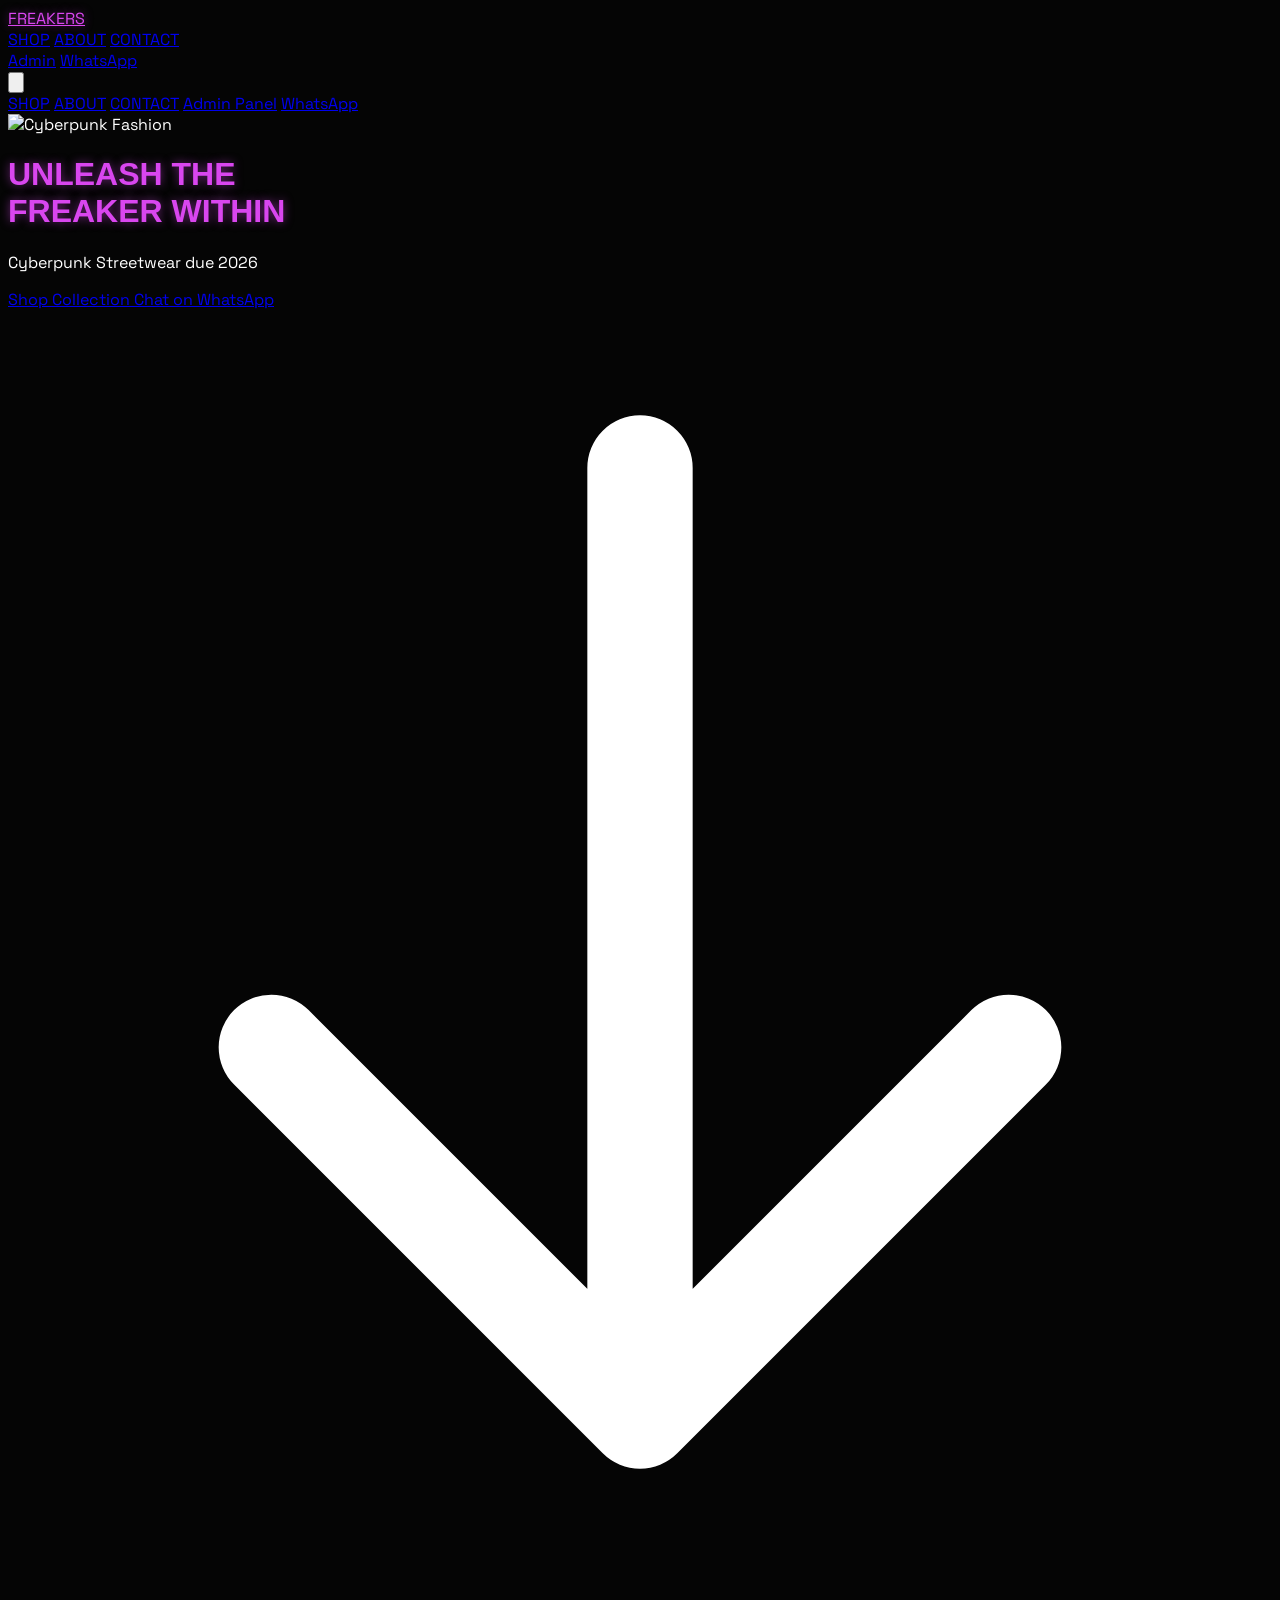
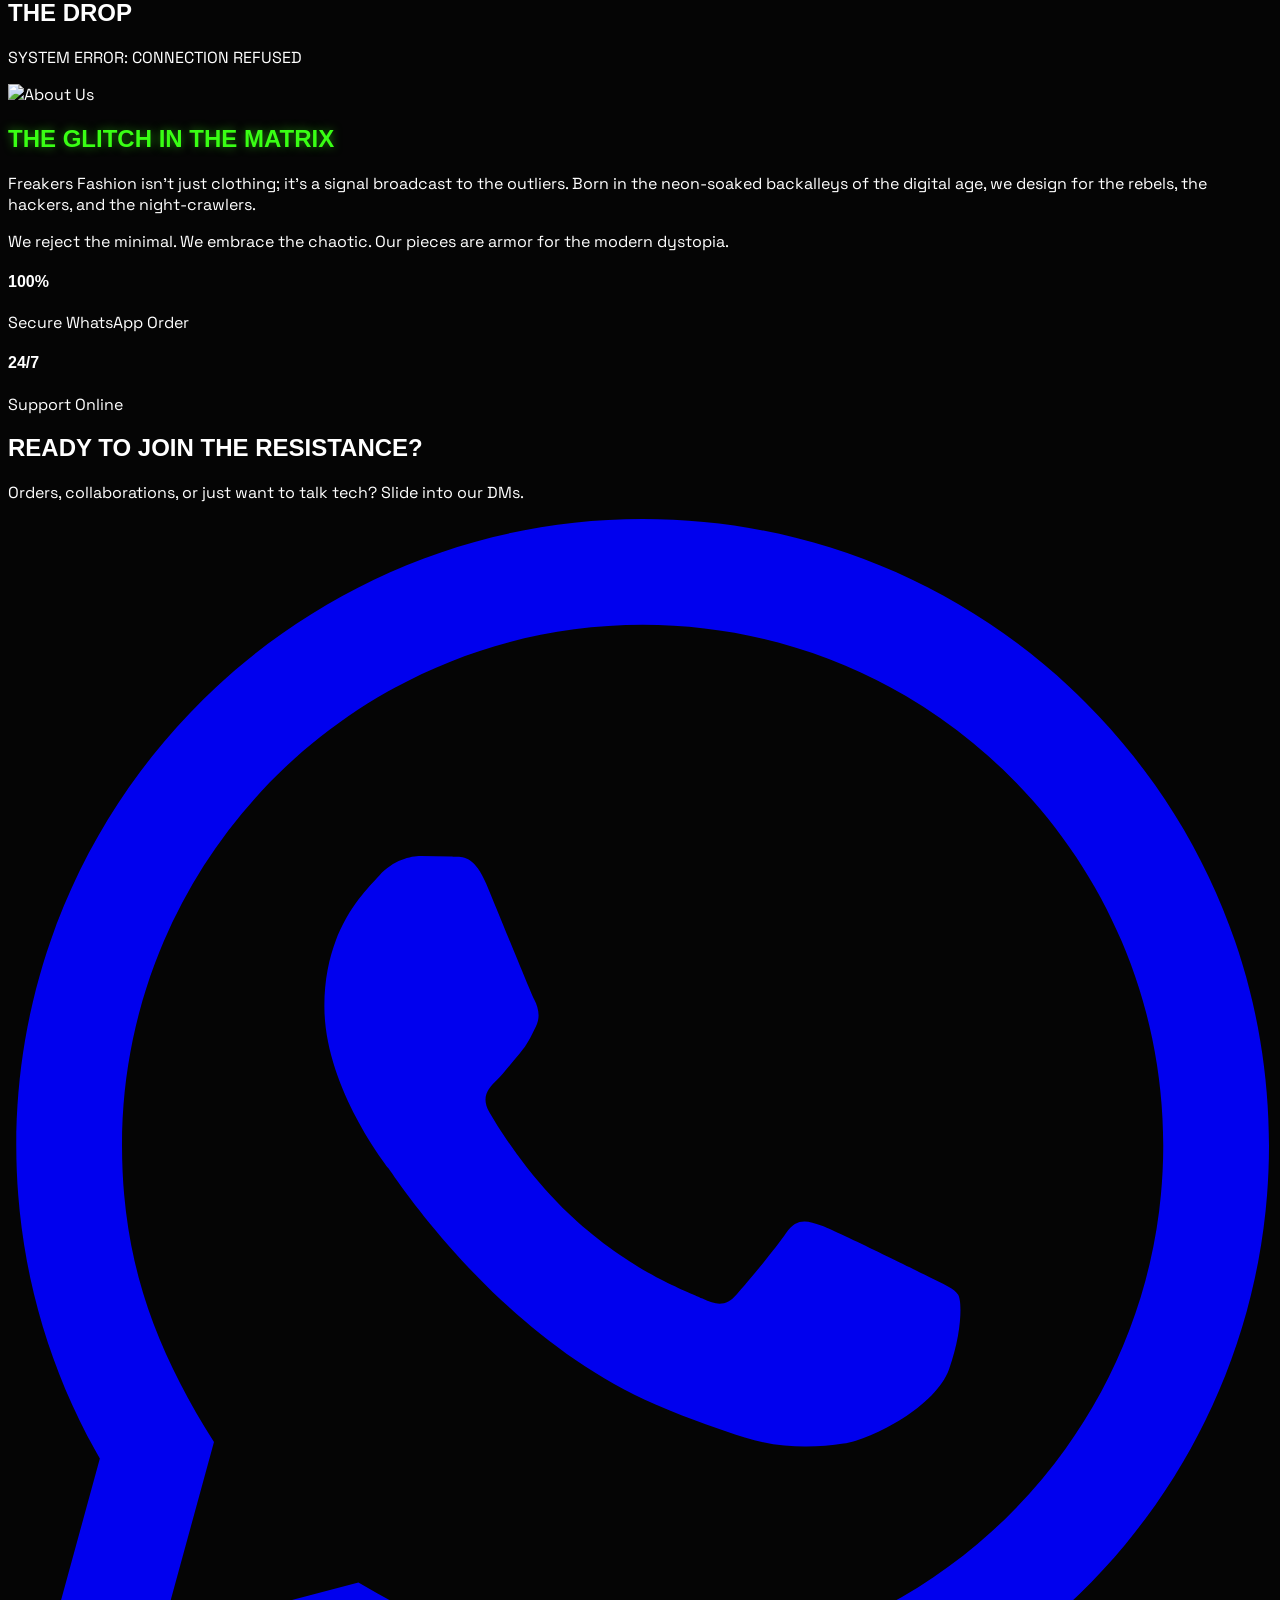
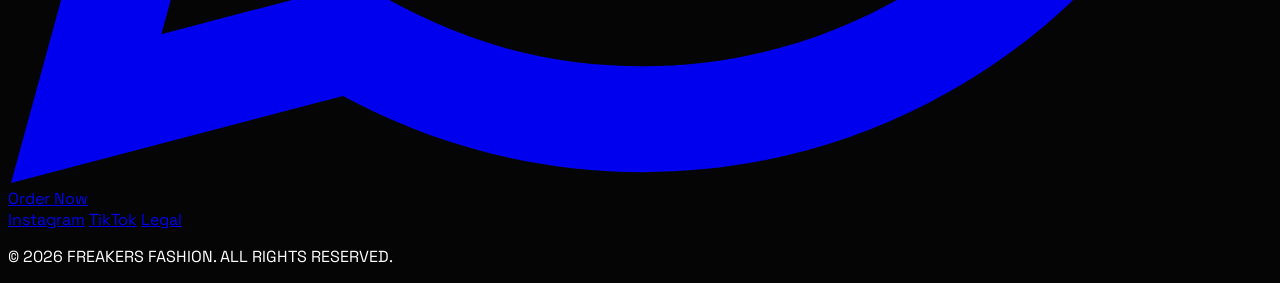
==== index.html @ 080d57d3 "Add files via upload" ====
<!DOCTYPE html>
<html lang="en" class="scroll-smooth">

<head>
    <meta charset="UTF-8">
    <meta name="viewport" content="width=device-width, initial-scale=1.0">
    <title>Freakers Fashion | Unleash the Freaker Within</title>
    <script src="https://cdn.tailwindcss.com"></script>
    <link
        href="https://fonts.googleapis.com/css2?family=Syncopate:wght@400;700&family=Space+Grotesk:wght@300;400;700&display=swap"
        rel="stylesheet">
    <script>
        tailwind.config = {
            theme: {
                extend: {
                    colors: {
                        neon: {
                            purple: '#d946ef',
                            green: '#39ff14',
                            black: '#050505'
                        }
                    },
                    fontFamily: {
                        display: ['Syncopate', 'sans-serif'],
                        body: ['Space Grotesk', 'sans-serif'],
                    },
                    animation: {
                        'glitch': 'glitch 1s linear infinite',
                    },
                    keyframes: {
                        glitch: {
                            '2%, 64%': { transform: 'translate(2px,0) skew(0deg)' },
                            '4%, 60%': { transform: 'translate(-2px,0) skew(0deg)' },
                            '62%': { transform: 'translate(0,0) skew(5deg)' },
                        }
                    }
                }
            }
        }
    </script>
    <style>
        body {
            background-color: #050505;
            color: #ffffff;
            font-family: 'Space Grotesk', sans-serif;
        }

        h1,
        h2,
        h3,
        h4,
        h5,
        h6 {
            font-family: 'Syncopate', sans-serif;
            text-transform: uppercase;
        }

        .neon-text-purple {
            color: #d946ef;
            text-shadow: 0 0 10px rgba(217, 70, 239, 0.5);
        }

        .neon-text-green {
            color: #39ff14;
            text-shadow: 0 0 10px rgba(57, 255, 20, 0.5);
        }

        .neon-border {
            border: 1px solid rgba(217, 70, 239, 0.3);
            box-shadow: 0 0 15px rgba(217, 70, 239, 0.1);
        }

        .neon-border:hover {
            border-color: #d946ef;
            box-shadow: 0 0 20px rgba(217, 70, 239, 0.4);
        }

        .monitor-scanline {
            width: 100%;
            height: 100px;
            z-index: 10;
            background: linear-gradient(0deg, rgba(0, 0, 0, 0) 0%, rgba(255, 255, 255, 0.03) 50%, rgba(0, 0, 0, 0) 100%);
            opacity: 0.1;
            position: absolute;
            bottom: 100%;
            animation: scanline 10s linear infinite;
            pointer-events: none;
        }

        @keyframes scanline {
            0% {
                bottom: 100%;
            }

            100% {
                bottom: -100%;
            }
        }
    </style>
</head>

<body class="overflow-x-hidden relative">

    <div class="fixed top-0 left-0 w-full h-full pointer-events-none z-50 mix-blend-overlay opacity-20"
        style="background-image: url('https://grainy-gradients.vercel.app/noise.svg');"></div>

    <!-- Navigation -->
    <nav class="fixed top-0 w-full z-40 bg-black/80 backdrop-blur-md border-b border-white/10">
        <div class="max-w-7xl mx-auto px-6 py-4 flex justify-between items-center">
            <a href="#" class="text-2xl font-bold neon-text-purple tracking-tighter">FREAKERS</a>

            <!-- Desktop Menu -->
            <div class="hidden md:flex space-x-8 text-sm font-bold tracking-widest">
                <a href="#shop" class="hover:text-neon-purple transition">SHOP</a>
                <a href="#about" class="hover:text-neon-purple transition">ABOUT</a>
                <a href="#contact" class="hover:text-neon-purple transition">CONTACT</a>
            </div>

            <div class="hidden md:flex items-center gap-4">
                <a href="admin.html"
                    class="text-gray-400 hover:text-white transition text-xs uppercase tracking-widest hidden md:block">Admin</a>
                <a href="https://wa.me/1234567890" target="_blank"
                    class="bg-neon-green text-black px-4 py-2 text-xs font-bold uppercase tracking-wider hover:bg-white transition">
                    WhatsApp
                </a>
            </div>

            <!-- Mobile Menu Button -->
            <button id="mobileMenuBtn" class="md:hidden text-white focus:outline-none">
                <svg class="w-8 h-8" fill="none" stroke="currentColor" viewBox="0 0 24 24">
                    <path stroke-linecap="round" stroke-linejoin="round" stroke-width="2" d="M4 6h16M4 12h16m-7 6h7">
                    </path>
                </svg>
            </button>
        </div>

        <!-- Mobile Menu -->
        <div id="mobileMenu"
            class="hidden md:hidden absolute top-full left-0 w-full bg-black/95 border-b border-white/10 backdrop-blur-xl">
            <div class="flex flex-col p-6 space-y-4 text-center">
                <a href="#shop"
                    class="mobile-link text-lg font-bold tracking-widest hover:text-neon-purple transition">SHOP</a>
                <a href="#about"
                    class="mobile-link text-lg font-bold tracking-widest hover:text-neon-purple transition">ABOUT</a>
                <a href="#contact"
                    class="mobile-link text-lg font-bold tracking-widest hover:text-neon-purple transition">CONTACT</a>
                <a href="admin.html"
                    class="mobile-link text-sm text-gray-500 hover:text-white transition uppercase tracking-widest py-2">Admin
                    Panel</a>
                <a href="https://wa.me/1234567890" target="_blank"
                    class="bg-neon-green text-black px-6 py-3 font-bold uppercase tracking-wider hover:bg-white transition mx-auto inline-block">
                    WhatsApp
                </a>
            </div>
        </div>
    </nav>

    <!-- Hero Section -->
    <header class="relative min-h-screen flex items-center justify-center px-6 pt-20">
        <div class="absolute inset-0 z-0">
            <img src="https://images.unsplash.com/photo-1544642899-f0d6e5f6ed6f?auto=format&fit=crop&q=80"
                alt="Cyberpunk Fashion" class="w-full h-full object-cover opacity-60 grayscale contrast-125">
            <div class="absolute inset-0 bg-gradient-to-t from-[#050505] via-transparent to-black/50"></div>
        </div>

        <div class="relative z-10 text-center max-w-4xl">
            <h1 class="text-5xl md:text-8xl font-bold mb-6 leading-none neon-text-purple mix-blend-screen">
                UNLEASH THE<br>FREAKER WITHIN
            </h1>
            <p class="text-xl md:text-2xl text-gray-300 mb-10 tracking-widest uppercase font-light px-4">
                Cyberpunk Streetwear due 2026
            </p>
            <div class="flex flex-col md:flex-row gap-4 justify-center px-6">
                <a href="#shop"
                    class="bg-neon-purple text-black px-8 py-4 font-bold uppercase tracking-widest hover:bg-white hover:scale-105 transition duration-300 shadow-[0_0_20px_rgba(217,70,239,0.5)]">
                    Shop Collection
                </a>
                <a href="#contact"
                    class="border border-neon-green text-neon-green px-8 py-4 font-bold uppercase tracking-widest hover:bg-neon-green hover:text-black transition duration-300">
                    Chat on WhatsApp
                </a>
            </div>
        </div>

        <div class="absolute bottom-10 left-1/2 -translate-x-1/2 animate-bounce">
            <svg class="w-6 h-6 text-gray-500" fill="none" stroke="currentColor" viewBox="0 0 24 24">
                <path stroke-linecap="round" stroke-linejoin="round" stroke-width="2" d="M19 14l-7 7m0 0l-7-7m7 7V3">
                </path>
            </svg>
        </div>
    </header>

    <!-- Shop Section -->
    <section id="shop" class="py-24 px-6 max-w-7xl mx-auto">
        <div class="flex flex-col md:flex-row justify-between items-end mb-16 gap-6 border-b border-white/10 pb-6">
            <div>
                <h2 class="text-4xl md:text-5xl font-bold mb-2 text-white">The Drop</h2>
                <div class="h-1 w-24 bg-neon-green"></div>
            </div>

            <div id="categoryFilters" class="flex gap-4 overflow-x-auto pb-2 scrollbar-hide">
                <!-- Dynamic Filters Injected Here -->
            </div>
        </div>

        <div id="productGrid" class="grid grid-cols-1 md:grid-cols-2 lg:grid-cols-3 gap-8">
            <!-- Products injected via JS -->
            <div class="col-span-full text-center py-20 text-gray-600 animate-pulse">
                INITIALIZING PRODUCT DATABASE...
            </div>
        </div>
    </section>

    <!-- About Section -->
    <section id="about" class="py-24 bg-zinc-900/50 border-y border-white/5 relative overflow-hidden">
        <div class="monitor-scanline"></div>
        <div class="max-w-7xl mx-auto px-6 grid md:grid-cols-2 gap-16 items-center">
            <div class="relative group">
                <div
                    class="absolute -inset-2 bg-gradient-to-r from-neon-purple to-neon-green rounded-lg blur opacity-25 group-hover:opacity-75 transition duration-1000 group-hover:duration-200">
                </div>
                <img src="https://images.unsplash.com/photo-1615873968403-89e061852ba4?auto=format&fit=crop&q=80"
                    alt="About Us"
                    class="relative rounded-lg grayscale hover:grayscale-0 transition duration-500 shadow-2xl">
            </div>

            <div>
                <h2 class="text-4xl font-bold mb-8 neon-text-green">The Glitch in the Matrix</h2>
                <p class="text-gray-400 leading-relaxed mb-6 font-light text-lg">
                    Freakers Fashion isn't just clothing; it's a signal broadcast to the outliers. Born in the
                    neon-soaked backalleys of the digital age, we design for the rebels, the hackers, and the
                    night-crawlers.
                </p>
                <p class="text-gray-400 leading-relaxed mb-8 font-light text-lg">
                    We reject the minimal. We embrace the chaotic. Our pieces are armor for the modern dystopia.
                </p>
                <div class="grid grid-cols-2 gap-8 text-center">
                    <div class="p-6 border border-white/10 rounded-lg hover:border-neon-purple transition">
                        <h4 class="text-3xl font-bold text-white mb-2">100%</h4>
                        <p class="text-xs uppercase tracking-widest text-gray-500">Secure WhatsApp Order</p>
                    </div>
                    <div class="p-6 border border-white/10 rounded-lg hover:border-neon-purple transition">
                        <h4 class="text-3xl font-bold text-white mb-2">24/7</h4>
                        <p class="text-xs uppercase tracking-widest text-gray-500">Support Online</p>
                    </div>
                </div>
            </div>
        </div>
    </section>

    <!-- Contact / Footer -->
    <section id="contact" class="py-24 px-6 text-center max-w-4xl mx-auto">
        <h2 class="text-4xl md:text-5xl font-bold mb-8">Ready to Join the Resistance?</h2>
        <p class="text-gray-400 mb-12 text-lg">Orders, collaborations, or just want to talk tech? Slide into our DMs.
        </p>

        <a href="https://wa.me/1234567890"
            class="inline-flex items-center gap-3 bg-neon-green text-black px-10 py-5 font-bold text-lg uppercase tracking-widest hover:bg-white hover:scale-105 transition duration-300 rounded mb-16">
            <svg class="w-6 h-6" fill="currentColor" viewBox="0 0 24 24">
                <path
                    d="M.057 24l1.687-6.163c-1.041-1.804-1.588-3.849-1.587-5.946.003-6.556 5.338-11.891 11.893-11.891 3.181.001 6.167 1.24 8.413 3.488 2.245 2.248 3.481 5.236 3.48 8.414-.003 6.557-5.338 11.892-11.893 11.892-1.99-.001-3.951-.5-5.688-1.448l-6.305 1.654zm6.597-3.807c1.676.995 3.276 1.591 5.392 1.592 5.448 0 9.886-4.434 9.889-9.885.002-5.462-4.415-9.89-9.881-9.892-5.452 0-9.887 4.434-9.889 9.884-.001 2.225.651 3.891 1.746 5.634l-.999 3.648 3.742-.981zm11.387-5.464c-.074-.124-.272-.198-.57-.347-.297-.149-1.758-.868-2.031-.967-.272-.099-.47-.149-.669.149-.198.297-.768.967-.941 1.165-.173.198-.347.223-.644.074-.297-.149-1.255-.463-2.39-1.475-.883-.788-1.48-1.761-1.653-2.059-.173-.297-.018-.458.13-.606.134-.133.297-.347.446-.521.151-.172.2-.296.3-.495.099-.198.05-.372-.025-.521-.075-.148-.669-1.611-.916-2.206-.242-.579-.487-.501-.669-.51l-.57-.01c-.198 0-.52.074-.792.372s-1.04 1.016-1.04 2.479 1.065 2.876 1.213 3.074c.149.198 2.095 3.2 5.076 4.487.709.306 1.263.489 1.694.626.712.226 1.36.194 1.872.118.571-.085 1.758-.719 2.006-1.413.248-.695.248-1.29.173-1.414z" />
            </svg>
            Order Now
        </a>

        <div class="flex justify-center space-x-8 text-gray-500 text-sm tracking-widest uppercase">
            <a href="#" class="hover:text-neon-purple transition">Instagram</a>
            <a href="#" class="hover:text-neon-purple transition">TikTok</a>
            <a href="#" class="hover:text-neon-purple transition">Legal</a>
        </div>

        <p class="mt-12 text-xs text-zinc-800">
            &copy; 2026 FREAKERS FASHION. ALL RIGHTS RESERVED.
        </p>
    </section>

    <script>
        const API = '/api/products';
        const PHONE_NUMBER = '1234567890'; // Replace with real number

        let allProducts = [];

        async function init() {
            try {
                const res = await fetch(API);
                allProducts = await res.json();
                renderFilters(allProducts);
                renderProductGrid(allProducts);
            } catch (err) {
                console.error('Failed to load products', err);
                document.getElementById('productGrid').innerHTML = '<p class="text-red-500 text-center col-span-full">SYSTEM ERROR: CONNECTION REFUSED</p>';
            }
        }

        function renderProductGrid(products) {
            const grid = document.getElementById('productGrid');
            grid.innerHTML = products.map(p => `
                <div class="group relative bg-zinc-900 border border-white/5 overflow-hidden transition duration-500 hover:border-neon-purple neon-border">
                    <div class="relative h-96 overflow-hidden">
                        <div class="absolute inset-0 bg-gradient-to-t from-black via-transparent to-transparent opacity-60 z-10"></div>
                        <img src="${p.images[0]}" alt="${p.name}" class="w-full h-full object-cover group-hover:scale-110 transition duration-700">
                        
                        <div class="absolute bottom-0 left-0 w-full p-4 z-20 flex justify-between items-end transform translate-y-2 group-hover:translate-y-0 transition duration-300">
                            <div>
                                <p class="text-neon-purple text-xs font-bold uppercase tracking-widest mb-1">${p.category}</p>
                                <h3 class="text-xl font-bold text-white uppercase leading-none">${p.name}</h3>
                            </div>
                            <span class="text-xl font-bold text-white">$${p.price}</span>
                        </div>
                    </div>
                    
                    <div class="p-4 bg-zinc-950 border-t border-white/10 group-hover:bg-neon-purple/10 transition duration-300">
                         <a href="https://wa.me/${PHONE_NUMBER}?text=${encodeURIComponent(`Hi Freakers Fashion, I want to order the ${p.name} ($${p.price}).`)}" 
                           target="_blank"
                           class="block w-full text-center border border-white/20 text-white py-3 font-bold uppercase tracking-widest hover:bg-neon-purple hover:border-neon-purple hover:text-black transition duration-300">
                            Buy via WhatsApp
                        </a>
                    </div>
                </div>
            `).join('');
        }

        function renderFilters(products) {
            const categories = ['all', ...new Set(products.map(p => p.category))];
            const container = document.getElementById('categoryFilters');

            container.innerHTML = categories.map(cat => `
                <button onclick="filterProducts('${cat}')"
                    class="text-sm uppercase tracking-wider hover:text-neon-purple transition ${cat === 'all' ? 'text-neon-purple' : 'text-gray-500'} whitespace-nowrap"
                    data-category="${cat}">
                    ${cat === 'all' ? 'All' : cat}
                </button>
            `).join('');
        }

        function filterProducts(category) {
            // Update Active State
            document.querySelectorAll('#categoryFilters button').forEach(btn => {
                const btnCat = btn.getAttribute('data-category');
                if (btnCat === category) {
                    btn.classList.remove('text-gray-500');
                    btn.classList.add('text-neon-purple');
                } else {
                    btn.classList.add('text-gray-500');
                    btn.classList.remove('text-neon-purple');
                }
            });

            if (category === 'all') {
                renderProductGrid(allProducts);
            } else {
                renderProductGrid(allProducts.filter(p => p.category === category));
            }
        }

        // Mobile Menu Toggle
        const mobileMenuBtn = document.getElementById('mobileMenuBtn');
        const mobileMenu = document.getElementById('mobileMenu');
        const mobileLinks = document.querySelectorAll('.mobile-link');

        mobileMenuBtn.addEventListener('click', () => {
            mobileMenu.classList.toggle('hidden');
        });

        mobileLinks.forEach(link => {
            link.addEventListener('click', () => {
                mobileMenu.classList.add('hidden');
            });
        });

        // Run
        init();
    </script>
</body>

</html>
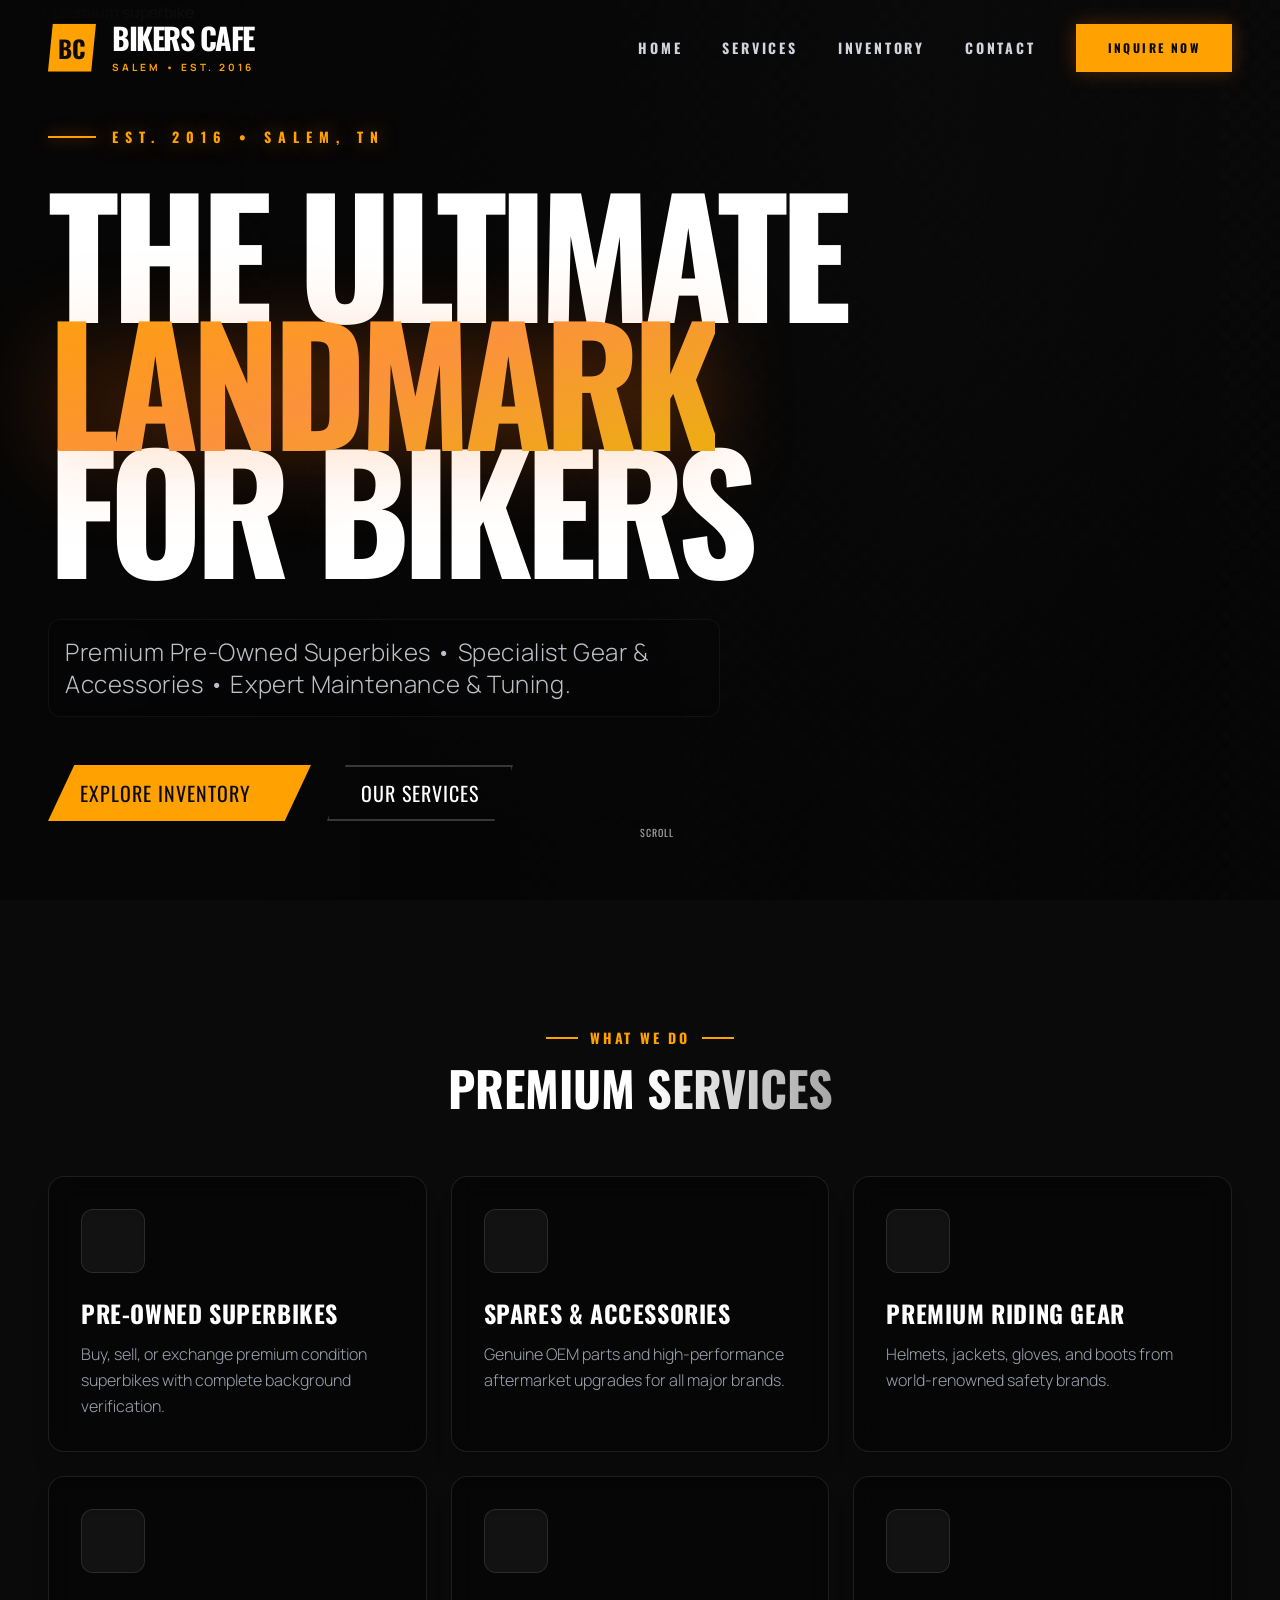
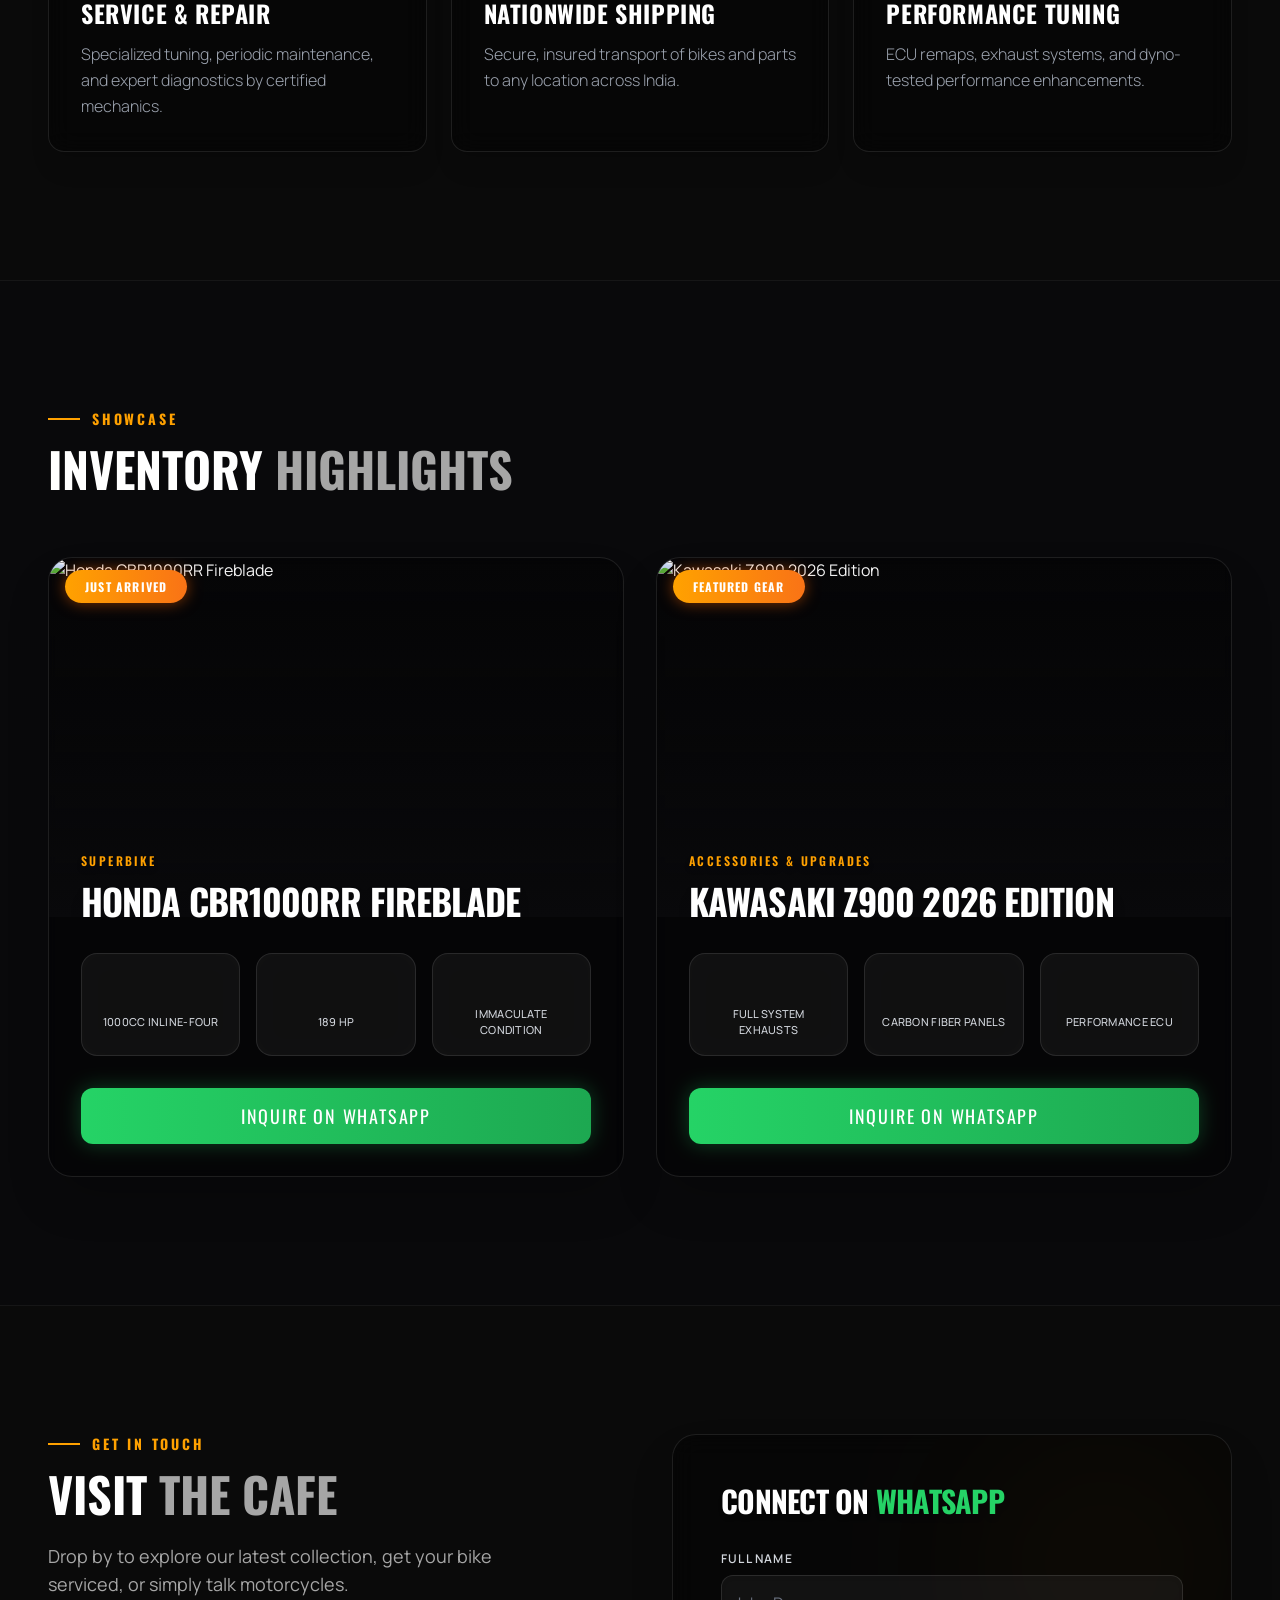
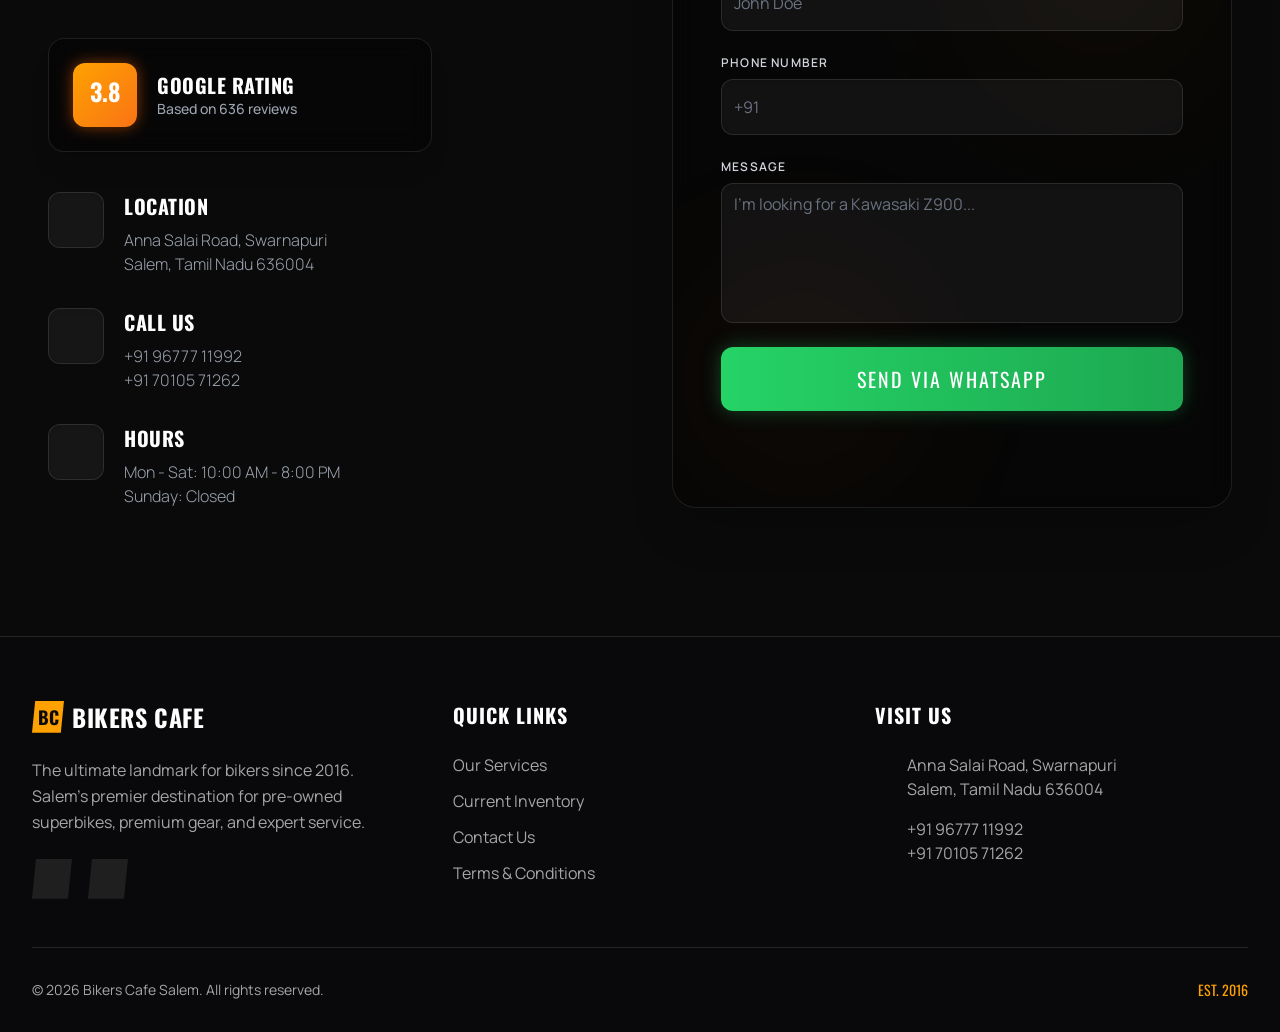
==== commit 9af31073: "Add files via upload" ====
--- a/index.html
+++ b/index.html
@@ -1,376 +1,695 @@
 <!DOCTYPE html>
-<html lang="en" class="scroll-smooth">
+<html lang="en">
 
 <head>
-    <meta charset="UTF-8">
-    <meta name="viewport" content="width=device-width, initial-scale=1.0">
-    <title>Freakers Fashion | Unleash the Freaker Within</title>
-    <script src="https://cdn.tailwindcss.com"></script>
-    <link
-        href="https://fonts.googleapis.com/css2?family=Syncopate:wght@400;700&family=Space+Grotesk:wght@300;400;700&display=swap"
-        rel="stylesheet">
-    <script>
-        tailwind.config = {
-            theme: {
-                extend: {
-                    colors: {
-                        neon: {
-                            purple: '#d946ef',
-                            green: '#39ff14',
-                            black: '#050505'
-                        }
-                    },
-                    fontFamily: {
-                        display: ['Syncopate', 'sans-serif'],
-                        body: ['Space Grotesk', 'sans-serif'],
-                    },
-                    animation: {
-                        'glitch': 'glitch 1s linear infinite',
-                    },
-                    keyframes: {
-                        glitch: {
-                            '2%, 64%': { transform: 'translate(2px,0) skew(0deg)' },
-                            '4%, 60%': { transform: 'translate(-2px,0) skew(0deg)' },
-                            '62%': { transform: 'translate(0,0) skew(5deg)' },
-                        }
-                    }
-                }
-            }
-        }
-    </script>
-    <style>
-        body {
-            background-color: #050505;
-            color: #ffffff;
-            font-family: 'Space Grotesk', sans-serif;
-        }
-
-        h1,
-        h2,
-        h3,
-        h4,
-        h5,
-        h6 {
-            font-family: 'Syncopate', sans-serif;
-            text-transform: uppercase;
-        }
-
-        .neon-text-purple {
-            color: #d946ef;
-            text-shadow: 0 0 10px rgba(217, 70, 239, 0.5);
-        }
-
-        .neon-text-green {
-            color: #39ff14;
-            text-shadow: 0 0 10px rgba(57, 255, 20, 0.5);
-        }
-
-        .neon-border {
-            border: 1px solid rgba(217, 70, 239, 0.3);
-            box-shadow: 0 0 15px rgba(217, 70, 239, 0.1);
-        }
-
-        .neon-border:hover {
-            border-color: #d946ef;
-            box-shadow: 0 0 20px rgba(217, 70, 239, 0.4);
-        }
-
-        .monitor-scanline {
-            width: 100%;
-            height: 100px;
-            z-index: 10;
-            background: linear-gradient(0deg, rgba(0, 0, 0, 0) 0%, rgba(255, 255, 255, 0.03) 50%, rgba(0, 0, 0, 0) 100%);
-            opacity: 0.1;
-            position: absolute;
-            bottom: 100%;
-            animation: scanline 10s linear infinite;
-            pointer-events: none;
-        }
-
-        @keyframes scanline {
-            0% {
-                bottom: 100%;
-            }
-
-            100% {
-                bottom: -100%;
-            }
-        }
-    </style>
+  <meta charset="UTF-8" />
+  <meta name="viewport" content="width=device-width, initial-scale=1.0, maximum-scale=1" />
+  <title>Bikers Cafe | Salem's Ultimate Superbike Hub & Gear Specialist</title>
+  <meta name="description"
+    content="Salem's premier destination for high-end pre-owned superbikes, specialist riding gear, and expert motorcycle maintenance. Est. 2016." />
+  <link rel="icon" type="image/png" href="/favicon.png" />
+  <link rel="preconnect" href="https://fonts.googleapis.com">
+  <link rel="preconnect" href="https://fonts.gstatic.com" crossorigin>
+  <link
+    href="https://fonts.googleapis.com/css2?family=Manrope:wght@400;500;600;700&family=Oswald:wght@400;500;600;700&display=swap"
+    rel="stylesheet">
+  <link rel="stylesheet" href="./style.css" />
 </head>
 
-<body class="overflow-x-hidden relative">
-
-    <div class="fixed top-0 left-0 w-full h-full pointer-events-none z-50 mix-blend-overlay opacity-20"
-        style="background-image: url('https://grainy-gradients.vercel.app/noise.svg');"></div>
-
-    <!-- Navigation -->
-    <nav class="fixed top-0 w-full z-40 bg-black/80 backdrop-blur-md border-b border-white/10">
-        <div class="max-w-7xl mx-auto px-6 py-4 flex justify-between items-center">
-            <a href="#" class="text-2xl font-bold neon-text-purple tracking-tighter">FREAKERS</a>
-
-            <!-- Desktop Menu -->
-            <div class="hidden md:flex space-x-8 text-sm font-bold tracking-widest">
-                <a href="#shop" class="hover:text-neon-purple transition">SHOP</a>
-                <a href="#about" class="hover:text-neon-purple transition">ABOUT</a>
-                <a href="#contact" class="hover:text-neon-purple transition">CONTACT</a>
-            </div>
-
-            <div class="hidden md:flex items-center gap-4">
-                <a href="admin.html"
-                    class="text-gray-400 hover:text-white transition text-xs uppercase tracking-widest hidden md:block">Admin</a>
-                <a href="https://wa.me/1234567890" target="_blank"
-                    class="bg-neon-green text-black px-4 py-2 text-xs font-bold uppercase tracking-wider hover:bg-white transition">
-                    WhatsApp
-                </a>
-            </div>
-
-            <!-- Mobile Menu Button -->
-            <button id="mobileMenuBtn" class="md:hidden text-white focus:outline-none">
-                <svg class="w-8 h-8" fill="none" stroke="currentColor" viewBox="0 0 24 24">
-                    <path stroke-linecap="round" stroke-linejoin="round" stroke-width="2" d="M4 6h16M4 12h16m-7 6h7">
-                    </path>
-                </svg>
+<body class="bg-background text-foreground antialiased font-body relative">
+
+  <!-- ================= OVERLAYS ================= -->
+  <!-- Mimicking the global background setup from index.css -->
+  <div
+    class="fixed inset-0 pointer-events-none z-[-1] bg-[radial-gradient(circle_at_50%_0%,hsl(0_0%_10%)_0%,transparent_75%)]">
+  </div>
+
+  <!-- ================= NAVBAR ================= -->
+  <nav id="navbar"
+    class="fixed top-0 left-0 right-0 z-50 transition-all duration-500 border-b flex items-center bg-transparent border-transparent h-24">
+    <div class="max-w-7xl mx-auto px-6 lg:px-12 w-full">
+      <div class="flex items-center justify-between h-full">
+        <!-- Logo -->
+        <div class="flex-shrink-0">
+          <a href="/" class="flex items-center gap-3 sm:gap-4 group">
+            <div
+              class="w-10 h-10 sm:w-12 sm:h-12 bg-primary clip-skew flex items-center justify-center text-primary-foreground font-display font-black text-xl sm:text-2xl group-hover:scale-110 transition-transform shadow-[0_0_15px_rgba(255,102,0,0.4)] relative">
+              BC
+            </div>
+            <div class="flex flex-col justify-center">
+              <span
+                class="font-display font-black text-xl sm:text-2xl md:text-3xl tracking-tighter leading-none text-white group-hover:text-primary transition-colors uppercase">
+                BIKERS CAFE
+              </span>
+              <span class="text-[8px] sm:text-[10px] uppercase tracking-[0.3em] text-primary font-bold mt-0.5 sm:mt-1">
+                Salem • Est. 2016
+              </span>
+            </div>
+          </a>
+        </div>
+
+        <!-- Desktop Menu -->
+        <div class="hidden md:flex items-center h-full">
+          <div class="flex items-center space-x-10 h-full">
+            <a href="#home"
+              class="font-display text-sm uppercase tracking-[0.2em] font-bold text-gray-300 hover:text-primary transition-all duration-300 relative group py-2">
+              Home
+              <span
+                class="absolute bottom-0 left-0 w-0 h-[2px] bg-primary transition-all duration-300 group-hover:w-full shadow-[0_0_10px_rgba(255,102,0,0.8)]"></span>
+            </a>
+            <a href="#services"
+              class="font-display text-sm uppercase tracking-[0.2em] font-bold text-gray-300 hover:text-primary transition-all duration-300 relative group py-2">
+              Services
+              <span
+                class="absolute bottom-0 left-0 w-0 h-[2px] bg-primary transition-all duration-300 group-hover:w-full shadow-[0_0_10px_rgba(255,102,0,0.8)]"></span>
+            </a>
+            <a href="#inventory"
+              class="font-display text-sm uppercase tracking-[0.2em] font-bold text-gray-300 hover:text-primary transition-all duration-300 relative group py-2">
+              Inventory
+              <span
+                class="absolute bottom-0 left-0 w-0 h-[2px] bg-primary transition-all duration-300 group-hover:w-full shadow-[0_0_10px_rgba(255,102,0,0.8)]"></span>
+            </a>
+            <a href="#contact"
+              class="font-display text-sm uppercase tracking-[0.2em] font-bold text-gray-300 hover:text-primary transition-all duration-300 relative group py-2">
+              Contact
+              <span
+                class="absolute bottom-0 left-0 w-0 h-[2px] bg-primary transition-all duration-300 group-hover:w-full shadow-[0_0_10px_rgba(255,102,0,0.8)]"></span>
+            </a>
+            <button
+              class="bg-primary text-primary-foreground hover:bg-white hover:text-black font-display font-black text-xs h-12 px-8 uppercase tracking-[0.2em] transition-all duration-300 shadow-[0_0_20px_rgba(255,102,0,0.3)] hover:shadow-[0_0_30px_rgba(255,255,255,0.2)] ml-4"
+              onclick="document.getElementById('contact').scrollIntoView({ behavior: 'smooth' })">
+              Inquire Now
             </button>
-        </div>
-
-        <!-- Mobile Menu -->
-        <div id="mobileMenu"
-            class="hidden md:hidden absolute top-full left-0 w-full bg-black/95 border-b border-white/10 backdrop-blur-xl">
-            <div class="flex flex-col p-6 space-y-4 text-center">
-                <a href="#shop"
-                    class="mobile-link text-lg font-bold tracking-widest hover:text-neon-purple transition">SHOP</a>
-                <a href="#about"
-                    class="mobile-link text-lg font-bold tracking-widest hover:text-neon-purple transition">ABOUT</a>
-                <a href="#contact"
-                    class="mobile-link text-lg font-bold tracking-widest hover:text-neon-purple transition">CONTACT</a>
-                <a href="admin.html"
-                    class="mobile-link text-sm text-gray-500 hover:text-white transition uppercase tracking-widest py-2">Admin
-                    Panel</a>
-                <a href="https://wa.me/1234567890" target="_blank"
-                    class="bg-neon-green text-black px-6 py-3 font-bold uppercase tracking-wider hover:bg-white transition mx-auto inline-block">
-                    WhatsApp
-                </a>
-            </div>
-        </div>
-    </nav>
-
-    <!-- Hero Section -->
-    <header class="relative min-h-screen flex items-center justify-center px-6 pt-20">
-        <div class="absolute inset-0 z-0">
-            <img src="https://images.unsplash.com/photo-1544642899-f0d6e5f6ed6f?auto=format&fit=crop&q=80"
-                alt="Cyberpunk Fashion" class="w-full h-full object-cover opacity-60 grayscale contrast-125">
-            <div class="absolute inset-0 bg-gradient-to-t from-[#050505] via-transparent to-black/50"></div>
-        </div>
-
-        <div class="relative z-10 text-center max-w-4xl">
-            <h1 class="text-5xl md:text-8xl font-bold mb-6 leading-none neon-text-purple mix-blend-screen">
-                UNLEASH THE<br>FREAKER WITHIN
-            </h1>
-            <p class="text-xl md:text-2xl text-gray-300 mb-10 tracking-widest uppercase font-light px-4">
-                Cyberpunk Streetwear due 2026
-            </p>
-            <div class="flex flex-col md:flex-row gap-4 justify-center px-6">
-                <a href="#shop"
-                    class="bg-neon-purple text-black px-8 py-4 font-bold uppercase tracking-widest hover:bg-white hover:scale-105 transition duration-300 shadow-[0_0_20px_rgba(217,70,239,0.5)]">
-                    Shop Collection
-                </a>
-                <a href="#contact"
-                    class="border border-neon-green text-neon-green px-8 py-4 font-bold uppercase tracking-widest hover:bg-neon-green hover:text-black transition duration-300">
-                    Chat on WhatsApp
-                </a>
-            </div>
-        </div>
-
-        <div class="absolute bottom-10 left-1/2 -translate-x-1/2 animate-bounce">
-            <svg class="w-6 h-6 text-gray-500" fill="none" stroke="currentColor" viewBox="0 0 24 24">
-                <path stroke-linecap="round" stroke-linejoin="round" stroke-width="2" d="M19 14l-7 7m0 0l-7-7m7 7V3">
-                </path>
-            </svg>
-        </div>
-    </header>
-
-    <!-- Shop Section -->
-    <section id="shop" class="py-24 px-6 max-w-7xl mx-auto">
-        <div class="flex flex-col md:flex-row justify-between items-end mb-16 gap-6 border-b border-white/10 pb-6">
-            <div>
-                <h2 class="text-4xl md:text-5xl font-bold mb-2 text-white">The Drop</h2>
-                <div class="h-1 w-24 bg-neon-green"></div>
-            </div>
-
-            <div id="categoryFilters" class="flex gap-4 overflow-x-auto pb-2 scrollbar-hide">
-                <!-- Dynamic Filters Injected Here -->
-            </div>
-        </div>
-
-        <div id="productGrid" class="grid grid-cols-1 md:grid-cols-2 lg:grid-cols-3 gap-8">
-            <!-- Products injected via JS -->
-            <div class="col-span-full text-center py-20 text-gray-600 animate-pulse">
-                INITIALIZING PRODUCT DATABASE...
-            </div>
-        </div>
+          </div>
+        </div>
+
+        <!-- Mobile menu button -->
+        <div class="md:hidden flex items-center">
+          <button id="mobile-menu-btn" class="p-2 text-muted-foreground hover:text-primary transition-colors">
+            <i data-lucide="menu" id="menu-icon" class="w-7 h-7"></i>
+            <i data-lucide="x" id="close-icon" class="w-7 h-7 hidden"></i>
+          </button>
+        </div>
+      </div>
+    </div>
+
+    <!-- Mobile Menu -->
+    <div id="mobile-menu" class="hidden md:hidden bg-background border-b border-border absolute top-full w-full">
+      <div class="px-4 pt-2 pb-6 space-y-2">
+        <a href="#home"
+          class="mobile-link block px-3 py-3 font-display text-xl text-foreground hover:text-primary border-b border-border/50">Home</a>
+        <a href="#services"
+          class="mobile-link block px-3 py-3 font-display text-xl text-foreground hover:text-primary border-b border-border/50">Services</a>
+        <a href="#inventory"
+          class="mobile-link block px-3 py-3 font-display text-xl text-foreground hover:text-primary border-b border-border/50">Inventory</a>
+        <a href="#contact"
+          class="mobile-link block px-3 py-3 font-display text-xl text-foreground hover:text-primary border-b border-border/50">Contact</a>
+        <div class="pt-4">
+          <button class="w-full bg-primary text-primary-foreground font-display text-xl h-12 uppercase"
+            onclick="document.getElementById('mobile-menu').classList.add('hidden'); document.getElementById('contact').scrollIntoView({ behavior: 'smooth' });">
+            Get in Touch
+          </button>
+        </div>
+      </div>
+    </div>
+  </nav>
+
+  <main class="flex-grow">
+    <!-- ================= HERO ================= -->
+    <section id="home"
+      class="relative h-screen min-h-[600px] md:min-h-[800px] flex flex-col justify-center pt-24 sm:pt-32 pb-20 overflow-hidden">
+      <!-- Background Image & Overlay -->
+      <div class="absolute inset-0 z-0">
+        <img src="https://images.unsplash.com/photo-1568772585407-9361f9bf3a87?q=80&w=2070&auto=format&fit=crop"
+          alt="Dark premium superbike" class="w-full h-full object-cover object-center" />
+        <div class="absolute inset-0 bg-gradient-to-r from-background via-background/80 to-background/30"></div>
+        <div class="absolute inset-0 bg-black/40"></div>
+        <!-- Subtle biker pattern overlay -->
+        <div class="absolute inset-0 biker-pattern opacity-10 mix-blend-overlay"></div>
+      </div>
+
+      <div class="relative z-10 max-w-7xl mx-auto px-6 lg:px-12 w-full">
+        <div class="max-w-5xl text-left">
+          <div
+            class="js-reveal opacity-0 -translate-x-5 transition-all duration-1000 ease-out flex items-center gap-3 md:gap-4 mb-6 md:mb-10"
+            data-delay="0">
+            <span class="h-[2px] w-8 md:w-12 bg-primary shadow-[0_0_15px_rgba(255,102,0,0.8)]"></span>
+            <span
+              class="text-primary font-display tracking-[0.3em] md:tracking-[0.5em] uppercase text-[10px] md:text-sm font-black text-glow">
+              Est. 2016 • Salem, TN
+            </span>
+          </div>
+
+          <h1
+            class="js-reveal opacity-0 translate-y-10 transition-all duration-1000 ease-out text-4xl sm:text-6xl md:text-8xl lg:text-[10rem] font-display font-black text-white leading-[0.85] md:leading-[0.8] mb-8 md:mb-12 uppercase tracking-tighter"
+            data-delay="200">
+            The Ultimate <br />
+            <span
+              class="text-transparent bg-clip-text bg-gradient-to-br from-primary via-orange-400 to-yellow-500 drop-shadow-[0_10px_40px_rgba(255,102,0,0.3)]">
+              Landmark
+            </span> <br />
+            For Bikers
+          </h1>
+
+          <p class="js-reveal opacity-0 translate-y-8 transition-all duration-1000 ease-out text-xl md:text-2xl text-gray-300/90 mb-12 max-w-2xl leading-relaxed font-light tracking-wide backdrop-blur-sm bg-black/10 p-4 rounded-xl border border-white/5"
+            data-delay="400">
+            Premium Pre-Owned Superbikes • Specialist Gear & Accessories • Expert Maintenance & Tuning.
+          </p>
+
+          <div
+            class="js-reveal opacity-0 translate-y-8 transition-all duration-1000 ease-out flex flex-col sm:flex-row gap-4"
+            data-delay="600">
+            <button
+              class="inline-flex items-center justify-center clip-skew bg-primary text-primary-foreground hover:bg-primary/90 font-display text-lg sm:text-xl h-14 px-8 uppercase tracking-wider group"
+              onclick="document.getElementById('inventory').scrollIntoView({ behavior: 'smooth' })">
+              Explore Inventory
+              <i data-lucide="arrow-right" class="ml-2 w-5 h-5 group-hover:translate-x-1 transition-transform"></i>
+            </button>
+            <button
+              class="inline-flex items-center justify-center clip-skew border-2 border-white/20 hover:border-primary hover:bg-primary/10 text-white font-display text-lg sm:text-xl h-14 px-8 uppercase tracking-wider transition-all"
+              onclick="document.getElementById('services').scrollIntoView({ behavior: 'smooth' })">
+              Our Services
+            </button>
+          </div>
+        </div>
+      </div>
+
+      <!-- Scroll indicator -->
+      <div
+        class="js-reveal opacity-0 transition-opacity duration-1000 absolute bottom-8 left-1/2 -translate-x-1/2 flex flex-col items-center gap-2"
+        data-delay="1200">
+        <span class="text-[10px] uppercase tracking-widest text-muted-foreground font-display">Scroll</span>
+        <i data-lucide="chevron-down" class="text-primary animate-bounce w-5 h-5"></i>
+      </div>
     </section>
 
-    <!-- About Section -->
-    <section id="about" class="py-24 bg-zinc-900/50 border-y border-white/5 relative overflow-hidden">
-        <div class="monitor-scanline"></div>
-        <div class="max-w-7xl mx-auto px-6 grid md:grid-cols-2 gap-16 items-center">
-            <div class="relative group">
-                <div
-                    class="absolute -inset-2 bg-gradient-to-r from-neon-purple to-neon-green rounded-lg blur opacity-25 group-hover:opacity-75 transition duration-1000 group-hover:duration-200">
-                </div>
-                <img src="https://images.unsplash.com/photo-1615873968403-89e061852ba4?auto=format&fit=crop&q=80"
-                    alt="About Us"
-                    class="relative rounded-lg grayscale hover:grayscale-0 transition duration-500 shadow-2xl">
-            </div>
-
-            <div>
-                <h2 class="text-4xl font-bold mb-8 neon-text-green">The Glitch in the Matrix</h2>
-                <p class="text-gray-400 leading-relaxed mb-6 font-light text-lg">
-                    Freakers Fashion isn't just clothing; it's a signal broadcast to the outliers. Born in the
-                    neon-soaked backalleys of the digital age, we design for the rebels, the hackers, and the
-                    night-crawlers.
-                </p>
-                <p class="text-gray-400 leading-relaxed mb-8 font-light text-lg">
-                    We reject the minimal. We embrace the chaotic. Our pieces are armor for the modern dystopia.
-                </p>
-                <div class="grid grid-cols-2 gap-8 text-center">
-                    <div class="p-6 border border-white/10 rounded-lg hover:border-neon-purple transition">
-                        <h4 class="text-3xl font-bold text-white mb-2">100%</h4>
-                        <p class="text-xs uppercase tracking-widest text-gray-500">Secure WhatsApp Order</p>
-                    </div>
-                    <div class="p-6 border border-white/10 rounded-lg hover:border-neon-purple transition">
-                        <h4 class="text-3xl font-bold text-white mb-2">24/7</h4>
-                        <p class="text-xs uppercase tracking-widest text-gray-500">Support Online</p>
-                    </div>
-                </div>
-            </div>
-        </div>
+    <!-- ================= SERVICES ================= -->
+    <section id="services" class="py-20 sm:py-32 bg-background relative overflow-hidden">
+      <div class="max-w-7xl mx-auto px-6 lg:px-12 relative z-10">
+        <div class="text-center mb-12 md:mb-16">
+          <div
+            class="js-reveal opacity-0 translate-y-5 transition-all duration-700 ease-out flex items-center justify-center gap-3 mb-4">
+            <span class="h-0.5 w-8 bg-primary"></span>
+            <h3 class="text-primary font-display tracking-[0.2em] uppercase text-xs md:text-sm font-bold">What We Do
+            </h3>
+            <span class="h-0.5 w-8 bg-primary"></span>
+          </div>
+          <h2
+            class="js-reveal opacity-0 translate-y-5 transition-all duration-700 ease-out text-3xl sm:text-4xl md:text-5xl font-display font-bold text-white uppercase"
+            data-delay="100">
+            Premium <span
+              class="text-transparent bg-clip-text bg-gradient-to-r from-white to-muted-foreground">Services</span>
+          </h2>
+        </div>
+
+        <div class="grid grid-cols-1 md:grid-cols-2 lg:grid-cols-3 gap-6">
+          <!-- Service 1 -->
+          <div class="js-reveal opacity-0 translate-y-5 transition-all duration-700 ease-out" data-delay="0">
+            <div
+              class="relative overflow-hidden bg-black/40 backdrop-blur-md border border-white/10 hover:border-primary/50 transition-all duration-500 group h-full rounded-2xl shadow-xl hover:shadow-[0_0_30px_rgba(255,102,0,0.15)] hover:-translate-y-2">
+              <div
+                class="absolute inset-0 bg-gradient-to-br from-white/5 to-transparent opacity-0 group-hover:opacity-100 transition-opacity duration-500">
+              </div>
+              <div class="p-8 flex flex-col h-full relative z-10">
+                <div
+                  class="w-16 h-16 rounded-xl bg-white/5 border border-white/10 flex items-center justify-center mb-6 group-hover:bg-primary/20 group-hover:border-primary/50 group-hover:scale-110 transition-all duration-500 shadow-inner">
+                  <i data-lucide="bike"
+                    class="w-8 h-8 text-gray-400 group-hover:text-primary transition-colors duration-300"></i>
+                </div>
+                <h3
+                  class="text-2xl font-display font-bold text-white mb-3 uppercase tracking-wide group-hover:text-primary transition-colors duration-300">
+                  Pre-Owned Superbikes</h3>
+                <p
+                  class="text-gray-400 leading-relaxed flex-grow font-light group-hover:text-gray-300 transition-colors duration-300">
+                  Buy, sell, or exchange premium condition superbikes with complete background verification.</p>
+              </div>
+            </div>
+          </div>
+          <!-- Service 2 -->
+          <div class="js-reveal opacity-0 translate-y-5 transition-all duration-700 ease-out" data-delay="100">
+            <div
+              class="relative overflow-hidden bg-black/40 backdrop-blur-md border border-white/10 hover:border-primary/50 transition-all duration-500 group h-full rounded-2xl shadow-xl hover:shadow-[0_0_30px_rgba(255,102,0,0.15)] hover:-translate-y-2">
+              <div
+                class="absolute inset-0 bg-gradient-to-br from-white/5 to-transparent opacity-0 group-hover:opacity-100 transition-opacity duration-500">
+              </div>
+              <div class="p-8 flex flex-col h-full relative z-10">
+                <div
+                  class="w-16 h-16 rounded-xl bg-white/5 border border-white/10 flex items-center justify-center mb-6 group-hover:bg-primary/20 group-hover:border-primary/50 group-hover:scale-110 transition-all duration-500 shadow-inner">
+                  <i data-lucide="shopping-bag"
+                    class="w-8 h-8 text-gray-400 group-hover:text-primary transition-colors duration-300"></i>
+                </div>
+                <h3
+                  class="text-2xl font-display font-bold text-white mb-3 uppercase tracking-wide group-hover:text-primary transition-colors duration-300">
+                  Spares & Accessories</h3>
+                <p
+                  class="text-gray-400 leading-relaxed flex-grow font-light group-hover:text-gray-300 transition-colors duration-300">
+                  Genuine OEM parts and high-performance aftermarket upgrades for all major brands.</p>
+              </div>
+            </div>
+          </div>
+          <!-- Service 3 -->
+          <div class="js-reveal opacity-0 translate-y-5 transition-all duration-700 ease-out" data-delay="200">
+            <div
+              class="relative overflow-hidden bg-black/40 backdrop-blur-md border border-white/10 hover:border-primary/50 transition-all duration-500 group h-full rounded-2xl shadow-xl hover:shadow-[0_0_30px_rgba(255,102,0,0.15)] hover:-translate-y-2">
+              <div
+                class="absolute inset-0 bg-gradient-to-br from-white/5 to-transparent opacity-0 group-hover:opacity-100 transition-opacity duration-500">
+              </div>
+              <div class="p-8 flex flex-col h-full relative z-10">
+                <div
+                  class="w-16 h-16 rounded-xl bg-white/5 border border-white/10 flex items-center justify-center mb-6 group-hover:bg-primary/20 group-hover:border-primary/50 group-hover:scale-110 transition-all duration-500 shadow-inner">
+                  <i data-lucide="shield-check"
+                    class="w-8 h-8 text-gray-400 group-hover:text-primary transition-colors duration-300"></i>
+                </div>
+                <h3
+                  class="text-2xl font-display font-bold text-white mb-3 uppercase tracking-wide group-hover:text-primary transition-colors duration-300">
+                  Premium Riding Gear</h3>
+                <p
+                  class="text-gray-400 leading-relaxed flex-grow font-light group-hover:text-gray-300 transition-colors duration-300">
+                  Helmets, jackets, gloves, and boots from world-renowned safety brands.</p>
+              </div>
+            </div>
+          </div>
+          <!-- Service 4 -->
+          <div class="js-reveal opacity-0 translate-y-5 transition-all duration-700 ease-out" data-delay="300">
+            <div
+              class="relative overflow-hidden bg-black/40 backdrop-blur-md border border-white/10 hover:border-primary/50 transition-all duration-500 group h-full rounded-2xl shadow-xl hover:shadow-[0_0_30px_rgba(255,102,0,0.15)] hover:-translate-y-2">
+              <div
+                class="absolute inset-0 bg-gradient-to-br from-white/5 to-transparent opacity-0 group-hover:opacity-100 transition-opacity duration-500">
+              </div>
+              <div class="p-8 flex flex-col h-full relative z-10">
+                <div
+                  class="w-16 h-16 rounded-xl bg-white/5 border border-white/10 flex items-center justify-center mb-6 group-hover:bg-primary/20 group-hover:border-primary/50 group-hover:scale-110 transition-all duration-500 shadow-inner">
+                  <i data-lucide="wrench"
+                    class="w-8 h-8 text-gray-400 group-hover:text-primary transition-colors duration-300"></i>
+                </div>
+                <h3
+                  class="text-2xl font-display font-bold text-white mb-3 uppercase tracking-wide group-hover:text-primary transition-colors duration-300">
+                  Service & Repair</h3>
+                <p
+                  class="text-gray-400 leading-relaxed flex-grow font-light group-hover:text-gray-300 transition-colors duration-300">
+                  Specialized tuning, periodic maintenance, and expert diagnostics by certified mechanics.</p>
+              </div>
+            </div>
+          </div>
+          <!-- Service 5 -->
+          <div class="js-reveal opacity-0 translate-y-5 transition-all duration-700 ease-out" data-delay="400">
+            <div
+              class="relative overflow-hidden bg-black/40 backdrop-blur-md border border-white/10 hover:border-primary/50 transition-all duration-500 group h-full rounded-2xl shadow-xl hover:shadow-[0_0_30px_rgba(255,102,0,0.15)] hover:-translate-y-2">
+              <div
+                class="absolute inset-0 bg-gradient-to-br from-white/5 to-transparent opacity-0 group-hover:opacity-100 transition-opacity duration-500">
+              </div>
+              <div class="p-8 flex flex-col h-full relative z-10">
+                <div
+                  class="w-16 h-16 rounded-xl bg-white/5 border border-white/10 flex items-center justify-center mb-6 group-hover:bg-primary/20 group-hover:border-primary/50 group-hover:scale-110 transition-all duration-500 shadow-inner">
+                  <i data-lucide="truck"
+                    class="w-8 h-8 text-gray-400 group-hover:text-primary transition-colors duration-300"></i>
+                </div>
+                <h3
+                  class="text-2xl font-display font-bold text-white mb-3 uppercase tracking-wide group-hover:text-primary transition-colors duration-300">
+                  Nationwide Shipping</h3>
+                <p
+                  class="text-gray-400 leading-relaxed flex-grow font-light group-hover:text-gray-300 transition-colors duration-300">
+                  Secure, insured transport of bikes and parts to any location across India.</p>
+              </div>
+            </div>
+          </div>
+          <!-- Service 6 -->
+          <div class="js-reveal opacity-0 translate-y-5 transition-all duration-700 ease-out" data-delay="500">
+            <div
+              class="relative overflow-hidden bg-black/40 backdrop-blur-md border border-white/10 hover:border-primary/50 transition-all duration-500 group h-full rounded-2xl shadow-xl hover:shadow-[0_0_30px_rgba(255,102,0,0.15)] hover:-translate-y-2">
+              <div
+                class="absolute inset-0 bg-gradient-to-br from-white/5 to-transparent opacity-0 group-hover:opacity-100 transition-opacity duration-500">
+              </div>
+              <div class="p-8 flex flex-col h-full relative z-10">
+                <div
+                  class="w-16 h-16 rounded-xl bg-white/5 border border-white/10 flex items-center justify-center mb-6 group-hover:bg-primary/20 group-hover:border-primary/50 group-hover:scale-110 transition-all duration-500 shadow-inner">
+                  <i data-lucide="zap"
+                    class="w-8 h-8 text-gray-400 group-hover:text-primary transition-colors duration-300"></i>
+                </div>
+                <h3
+                  class="text-2xl font-display font-bold text-white mb-3 uppercase tracking-wide group-hover:text-primary transition-colors duration-300">
+                  Performance Tuning</h3>
+                <p
+                  class="text-gray-400 leading-relaxed flex-grow font-light group-hover:text-gray-300 transition-colors duration-300">
+                  ECU remaps, exhaust systems, and dyno-tested performance enhancements.</p>
+              </div>
+            </div>
+          </div>
+        </div>
+      </div>
     </section>
 
-    <!-- Contact / Footer -->
-    <section id="contact" class="py-24 px-6 text-center max-w-4xl mx-auto">
-        <h2 class="text-4xl md:text-5xl font-bold mb-8">Ready to Join the Resistance?</h2>
-        <p class="text-gray-400 mb-12 text-lg">Orders, collaborations, or just want to talk tech? Slide into our DMs.
+    <!-- ================= INVENTORY ================= -->
+    <section id="inventory" class="py-20 sm:py-32 bg-zinc-950 relative border-t border-b border-white/5">
+      <div class="absolute top-0 right-0 w-1/2 h-full biker-pattern opacity-5 pointer-events-none"></div>
+
+      <div class="max-w-7xl mx-auto px-6 lg:px-12 relative z-10">
+        <div class="flex flex-col md:flex-row justify-between items-start md:items-end mb-12 md:mb-16 gap-6">
+          <div>
+            <div
+              class="js-reveal opacity-0 -translate-x-5 transition-all duration-700 ease-out flex items-center gap-3 mb-4">
+              <span class="h-0.5 w-8 bg-primary"></span>
+              <h3 class="text-primary font-display tracking-[0.2em] uppercase text-xs md:text-sm font-bold">Showcase
+              </h3>
+            </div>
+            <h2
+              class="js-reveal opacity-0 -translate-x-5 transition-all duration-700 ease-out text-3xl sm:text-4xl md:text-5xl font-display font-bold text-white uppercase"
+              data-delay="100">
+              Inventory <span class="text-muted-foreground">Highlights</span>
+            </h2>
+          </div>
+        </div>
+
+        <div class="grid grid-cols-1 lg:grid-cols-2 gap-8">
+          <!-- Item 1 -->
+          <div class="js-reveal opacity-0 scale-95 translate-y-8 transition-all duration-700 ease-out" data-delay="0">
+            <div
+              class="group relative overflow-hidden bg-black/40 backdrop-blur-sm border border-white/10 rounded-3xl shadow-2xl hover:shadow-[0_0_40px_rgba(255,102,0,0.15)] transition-all duration-500">
+              <div class="absolute top-4 left-4 z-20">
+                <span
+                  class="bg-gradient-to-r from-primary to-orange-500 text-white font-display px-4 sm:px-5 py-1.5 sm:py-2 text-[10px] sm:text-xs font-bold uppercase tracking-widest rounded-full shadow-[0_0_15px_rgba(255,102,0,0.5)]">
+                  Just Arrived
+                </span>
+              </div>
+              <div class="aspect-[16/10] overflow-hidden relative">
+                <div class="absolute inset-0 bg-gradient-to-t from-zinc-950 via-zinc-950/40 to-transparent z-10"></div>
+                <div
+                  class="absolute inset-0 bg-primary/20 opacity-0 group-hover:opacity-100 transition-opacity duration-700 z-10 mix-blend-overlay">
+                </div>
+                <!-- Image here: Honda CBR1000RR Fireblade -->
+                <img src="https://images.unsplash.com/photo-1558981403-c5f9899a28bc?q=80&w=2070&auto=format&fit=crop"
+                  alt="Honda CBR1000RR Fireblade"
+                  class="w-full h-full object-cover transition-all duration-1000 group-hover:scale-110 group-hover:rotate-1" />
+              </div>
+              <div class="p-6 md:p-8 relative z-20 -mt-20 md:-mt-24">
+                <h4
+                  class="text-primary font-display text-[10px] md:text-xs tracking-[0.2em] uppercase mb-2 md:mb-3 font-semibold drop-shadow-md">
+                  Superbike</h4>
+                <h3
+                  class="text-2xl sm:text-3xl md:text-4xl font-display font-black text-white uppercase tracking-tight mb-6 md:mb-8 drop-shadow-lg group-hover:text-transparent group-hover:bg-clip-text group-hover:bg-gradient-to-r group-hover:from-white group-hover:to-gray-400 transition-all duration-300">
+                  Honda CBR1000RR Fireblade
+                </h3>
+                <div class="grid grid-cols-1 sm:grid-cols-3 gap-3 sm:gap-4 mb-8">
+                  <div
+                    class="flex flex-row sm:flex-col items-center justify-start sm:justify-center p-3 sm:p-4 bg-white/5 backdrop-blur-md border border-white/10 rounded-2xl text-left sm:text-center group-hover:bg-white/10 transition-colors duration-300 gap-3 sm:gap-0">
+                    <i data-lucide="cog"
+                      class="text-orange-400 mb-0 sm:mb-3 group-hover:scale-110 transition-transform duration-300 shrink-0 w-5 h-5 sm:w-6 sm:h-6"></i>
+                    <span class="text-[10px] sm:text-[11px] text-gray-300 font-medium tracking-wide uppercase">1000cc
+                      Inline-Four</span>
+                  </div>
+                  <div
+                    class="flex flex-row sm:flex-col items-center justify-start sm:justify-center p-3 sm:p-4 bg-white/5 backdrop-blur-md border border-white/10 rounded-2xl text-left sm:text-center group-hover:bg-white/10 transition-colors duration-300 gap-3 sm:gap-0">
+                    <i data-lucide="gauge"
+                      class="text-orange-400 mb-0 sm:mb-3 group-hover:scale-110 transition-transform duration-300 shrink-0 w-5 h-5 sm:w-6 sm:h-6"></i>
+                    <span class="text-[10px] sm:text-[11px] text-gray-300 font-medium tracking-wide uppercase">189
+                      HP</span>
+                  </div>
+                  <div
+                    class="flex flex-row sm:flex-col items-center justify-start sm:justify-center p-3 sm:p-4 bg-white/5 backdrop-blur-md border border-white/10 rounded-2xl text-left sm:text-center group-hover:bg-white/10 transition-colors duration-300 gap-3 sm:gap-0">
+                    <i data-lucide="calendar"
+                      class="text-orange-400 mb-0 sm:mb-3 group-hover:scale-110 transition-transform duration-300 shrink-0 w-5 h-5 sm:w-6 sm:h-6"></i>
+                    <span
+                      class="text-[10px] sm:text-[11px] text-gray-300 font-medium tracking-wide uppercase">Immaculate
+                      Condition</span>
+                  </div>
+                </div>
+                <button
+                  onclick="window.open('https://wa.me/919677711992?text=' + encodeURIComponent('Hi, I\'m interested in the Honda CBR1000RR Fireblade (Superbike).'), '_blank')"
+                  class="w-full inline-flex items-center justify-center rounded-xl bg-gradient-to-r from-[#25D366] to-[#1da851] hover:from-[#20ba56] hover:to-[#178f43] text-white font-display text-lg tracking-widest uppercase h-14 shadow-[0_0_20px_rgba(37,211,102,0.3)] hover:shadow-[0_0_30px_rgba(37,211,102,0.5)] hover:-translate-y-1 transition-all duration-300">
+                  Inquire on WhatsApp
+                </button>
+              </div>
+            </div>
+          </div>
+
+          <!-- Item 2 -->
+          <div class="js-reveal opacity-0 scale-95 translate-y-8 transition-all duration-700 ease-out" data-delay="200">
+            <div
+              class="group relative overflow-hidden bg-black/40 backdrop-blur-sm border border-white/10 rounded-3xl shadow-2xl hover:shadow-[0_0_40px_rgba(255,102,0,0.15)] transition-all duration-500">
+              <div class="absolute top-4 left-4 z-20">
+                <span
+                  class="bg-gradient-to-r from-primary to-orange-500 text-white font-display px-4 sm:px-5 py-1.5 sm:py-2 text-[10px] sm:text-xs font-bold uppercase tracking-widest rounded-full shadow-[0_0_15px_rgba(255,102,0,0.5)]">
+                  Featured Gear
+                </span>
+              </div>
+              <div class="aspect-[16/10] overflow-hidden relative">
+                <div class="absolute inset-0 bg-gradient-to-t from-zinc-950 via-zinc-950/40 to-transparent z-10"></div>
+                <div
+                  class="absolute inset-0 bg-primary/20 opacity-0 group-hover:opacity-100 transition-opacity duration-700 z-10 mix-blend-overlay">
+                </div>
+                <!-- Image here: Kawasaki Z900 -->
+                <img src="https://images.unsplash.com/photo-1609630875171-b1321377ee65?q=80&w=2069&auto=format&fit=crop"
+                  alt="Kawasaki Z900 2026 Edition"
+                  class="w-full h-full object-cover transition-all duration-1000 group-hover:scale-110 group-hover:rotate-1" />
+              </div>
+              <div class="p-6 md:p-8 relative z-20 -mt-20 md:-mt-24">
+                <h4
+                  class="text-primary font-display text-[10px] md:text-xs tracking-[0.2em] uppercase mb-2 md:mb-3 font-semibold drop-shadow-md">
+                  Accessories & Upgrades</h4>
+                <h3
+                  class="text-2xl sm:text-3xl md:text-4xl font-display font-black text-white uppercase tracking-tight mb-6 md:mb-8 drop-shadow-lg group-hover:text-transparent group-hover:bg-clip-text group-hover:bg-gradient-to-r group-hover:from-white group-hover:to-gray-400 transition-all duration-300">
+                  Kawasaki Z900 2026 Edition
+                </h3>
+                <div class="grid grid-cols-1 sm:grid-cols-3 gap-3 sm:gap-4 mb-8">
+                  <div
+                    class="flex flex-row sm:flex-col items-center justify-start sm:justify-center p-3 sm:p-4 bg-white/5 backdrop-blur-md border border-white/10 rounded-2xl text-left sm:text-center group-hover:bg-white/10 transition-colors duration-300 gap-3 sm:gap-0">
+                    <i data-lucide="cog"
+                      class="text-orange-400 mb-0 sm:mb-3 group-hover:scale-110 transition-transform duration-300 shrink-0 w-5 h-5 sm:w-6 sm:h-6"></i>
+                    <span class="text-[10px] sm:text-[11px] text-gray-300 font-medium tracking-wide uppercase">Full
+                      System Exhausts</span>
+                  </div>
+                  <div
+                    class="flex flex-row sm:flex-col items-center justify-start sm:justify-center p-3 sm:p-4 bg-white/5 backdrop-blur-md border border-white/10 rounded-2xl text-left sm:text-center group-hover:bg-white/10 transition-colors duration-300 gap-3 sm:gap-0">
+                    <i data-lucide="gauge"
+                      class="text-orange-400 mb-0 sm:mb-3 group-hover:scale-110 transition-transform duration-300 shrink-0 w-5 h-5 sm:w-6 sm:h-6"></i>
+                    <span class="text-[10px] sm:text-[11px] text-gray-300 font-medium tracking-wide uppercase">Carbon
+                      Fiber Panels</span>
+                  </div>
+                  <div
+                    class="flex flex-row sm:flex-col items-center justify-start sm:justify-center p-3 sm:p-4 bg-white/5 backdrop-blur-md border border-white/10 rounded-2xl text-left sm:text-center group-hover:bg-white/10 transition-colors duration-300 gap-3 sm:gap-0">
+                    <i data-lucide="calendar"
+                      class="text-orange-400 mb-0 sm:mb-3 group-hover:scale-110 transition-transform duration-300 shrink-0 w-5 h-5 sm:w-6 sm:h-6"></i>
+                    <span
+                      class="text-[10px] sm:text-[11px] text-gray-300 font-medium tracking-wide uppercase">Performance
+                      ECU</span>
+                  </div>
+                </div>
+                <button
+                  onclick="window.open('https://wa.me/919677711992?text=' + encodeURIComponent('Hi, I\'m interested in the Kawasaki Z900 2026 Edition (Accessories & Upgrades).'), '_blank')"
+                  class="w-full inline-flex items-center justify-center rounded-xl bg-gradient-to-r from-[#25D366] to-[#1da851] hover:from-[#20ba56] hover:to-[#178f43] text-white font-display text-lg tracking-widest uppercase h-14 shadow-[0_0_20px_rgba(37,211,102,0.3)] hover:shadow-[0_0_30px_rgba(37,211,102,0.5)] hover:-translate-y-1 transition-all duration-300">
+                  Inquire on WhatsApp
+                </button>
+              </div>
+            </div>
+          </div>
+        </div>
+      </div>
+    </section>
+
+    <!-- ================= CONTACT ================= -->
+    <section id="contact" class="py-20 sm:py-32 bg-background relative overflow-hidden">
+      <div class="max-w-7xl mx-auto px-6 lg:px-12 relative z-10">
+        <div class="grid grid-cols-1 lg:grid-cols-2 gap-12 md:gap-16">
+
+          <!-- Contact Info -->
+          <div class="js-reveal opacity-0 -translate-x-8 transition-all duration-700 ease-out" data-delay="0">
+            <div class="mb-10">
+              <div class="flex items-center gap-3 mb-4">
+                <span class="h-0.5 w-8 bg-primary"></span>
+                <h3 class="text-primary font-display tracking-[0.2em] uppercase text-xs md:text-sm font-bold">Get In
+                  Touch</h3>
+              </div>
+              <h2 class="text-3xl sm:text-4xl md:text-5xl font-display font-bold text-white uppercase mb-6">
+                Visit <span class="text-muted-foreground">The Cafe</span>
+              </h2>
+              <p class="text-muted-foreground text-base md:text-lg leading-relaxed max-w-md">
+                Drop by to explore our latest collection, get your bike serviced, or simply talk motorcycles.
+              </p>
+            </div>
+
+            <!-- Google Rating -->
+            <div
+              class="flex items-center gap-5 bg-black/40 backdrop-blur-md p-5 sm:p-6 border border-white/10 rounded-2xl mb-10 max-w-sm shadow-xl hover:shadow-[0_0_20px_rgba(255,102,0,0.15)] transition-shadow duration-300">
+              <div
+                class="flex flex-col items-center justify-center bg-gradient-to-br from-primary to-orange-500 text-white p-2 sm:p-3 rounded-xl w-14 h-14 sm:w-16 sm:h-16 shadow-[0_0_15px_rgba(255,102,0,0.5)]">
+                <span class="font-display text-xl sm:text-2xl font-black">3.8</span>
+                <i data-lucide="star" class="w-3 h-3 sm:w-4 sm:h-4 fill-current drop-shadow-md"></i>
+              </div>
+              <div>
+                <h4 class="font-display text-lg sm:text-xl text-white uppercase tracking-wide">Google Rating</h4>
+                <p class="text-gray-400 text-xs sm:text-sm font-medium">Based on 636 reviews</p>
+              </div>
+            </div>
+
+            <div class="space-y-6 sm:space-y-8">
+              <div class="flex items-start gap-4 sm:gap-5 group">
+                <div
+                  class="w-12 h-12 sm:w-14 sm:h-14 bg-white/5 border border-white/10 rounded-xl flex items-center justify-center shrink-0 group-hover:bg-primary/20 group-hover:border-primary/50 transition-all duration-300 shadow-inner">
+                  <i data-lucide="map-pin"
+                    class="text-gray-400 group-hover:text-primary transition-colors duration-300 w-[22px] h-[22px] sm:w-[26px] sm:h-[26px]"></i>
+                </div>
+                <div>
+                  <h4
+                    class="font-display text-lg sm:text-xl text-white uppercase tracking-wide mb-1 sm:mb-2 group-hover:text-primary transition-colors duration-300">
+                    Location</h4>
+                  <p class="text-gray-400 text-sm sm:text-base font-light leading-relaxed">Anna Salai Road,
+                    Swarnapuri<br />Salem, Tamil Nadu 636004</p>
+                </div>
+              </div>
+
+              <div class="flex items-start gap-4 sm:gap-5 group">
+                <div
+                  class="w-12 h-12 sm:w-14 sm:h-14 bg-white/5 border border-white/10 rounded-xl flex items-center justify-center shrink-0 group-hover:bg-primary/20 group-hover:border-primary/50 transition-all duration-300 shadow-inner">
+                  <i data-lucide="phone"
+                    class="text-gray-400 group-hover:text-primary transition-colors duration-300 w-[22px] h-[22px] sm:w-[26px] sm:h-[26px]"></i>
+                </div>
+                <div>
+                  <h4
+                    class="font-display text-lg sm:text-xl text-white uppercase tracking-wide mb-1 sm:mb-2 group-hover:text-primary transition-colors duration-300">
+                    Call Us</h4>
+                  <p class="text-gray-400 text-sm sm:text-base font-light leading-relaxed">+91 96777 11992<br />+91
+                    70105 71262</p>
+                </div>
+              </div>
+
+              <div class="flex items-start gap-4 sm:gap-5 group">
+                <div
+                  class="w-12 h-12 sm:w-14 sm:h-14 bg-white/5 border border-white/10 rounded-xl flex items-center justify-center shrink-0 group-hover:bg-primary/20 group-hover:border-primary/50 transition-all duration-300 shadow-inner">
+                  <i data-lucide="clock"
+                    class="text-gray-400 group-hover:text-primary transition-colors duration-300 w-[22px] h-[22px] sm:w-[26px] sm:h-[26px]"></i>
+                </div>
+                <div>
+                  <h4
+                    class="font-display text-lg sm:text-xl text-white uppercase tracking-wide mb-1 sm:mb-2 group-hover:text-primary transition-colors duration-300">
+                    Hours</h4>
+                  <p class="text-gray-400 text-sm sm:text-base font-light leading-relaxed">Mon - Sat: 10:00 AM - 8:00
+                    PM<br />Sunday: Closed</p>
+                </div>
+              </div>
+            </div>
+          </div>
+
+          <!-- Contact Form -->
+          <div
+            class="js-reveal opacity-0 translate-x-8 transition-all duration-700 ease-out bg-black/40 backdrop-blur-md border border-white/10 rounded-3xl p-6 md:p-12 relative shadow-2xl overflow-hidden group"
+            data-delay="0">
+            <div
+              class="absolute top-0 right-0 w-64 h-64 bg-primary/10 rounded-full blur-[100px] pointer-events-none transition-opacity duration-700 opacity-50 group-hover:opacity-100">
+            </div>
+            <div
+              class="absolute bottom-0 left-0 w-64 h-64 bg-orange-500/10 rounded-full blur-[100px] pointer-events-none transition-opacity duration-700 opacity-50 group-hover:opacity-100">
+            </div>
+
+            <h3 class="text-3xl font-display font-black text-white uppercase mb-8 tracking-tight drop-shadow-md">Connect
+              on <span class="text-[#25D366]">WhatsApp</span></h3>
+
+            <form id="contact-form" class="space-y-6 relative z-10">
+              <div class="space-y-2">
+                <label for="name" class="text-gray-300 font-semibold uppercase text-xs tracking-widest block">Full
+                  Name</label>
+                <input id="name" type="text" placeholder="John Doe" required
+                  class="flex w-full bg-white/5 border border-white/10 text-white placeholder:text-gray-500 focus-visible:outline-none focus-visible:ring-1 focus-visible:ring-primary focus-visible:border-primary h-14 px-3 rounded-xl shadow-inner transition-all duration-300" />
+              </div>
+
+              <div class="space-y-2">
+                <label for="phone" class="text-gray-300 font-semibold uppercase text-xs tracking-widest block">Phone
+                  Number</label>
+                <input id="phone" type="tel" placeholder="+91" required
+                  class="flex w-full bg-white/5 border border-white/10 text-white placeholder:text-gray-500 focus-visible:outline-none focus-visible:ring-1 focus-visible:ring-primary focus-visible:border-primary h-14 px-3 rounded-xl shadow-inner transition-all duration-300" />
+              </div>
+
+              <div class="space-y-2">
+                <label for="message"
+                  class="text-gray-300 font-semibold uppercase text-xs tracking-widest block">Message</label>
+                <textarea id="message" placeholder="I'm looking for a Kawasaki Z900..." required
+                  class="flex w-full bg-white/5 border border-white/10 text-white placeholder:text-gray-500 focus-visible:outline-none focus-visible:ring-1 focus-visible:ring-primary focus-visible:border-primary min-h-[140px] px-3 py-2 rounded-xl resize-none shadow-inner transition-all duration-300"></textarea>
+              </div>
+
+              <button type="submit"
+                class="inline-flex w-full justify-center items-center rounded-xl bg-gradient-to-r from-[#25D366] to-[#1da851] hover:from-[#20ba56] hover:to-[#178f43] text-white font-display text-xl tracking-widest uppercase h-16 shadow-[0_0_20px_rgba(37,211,102,0.3)] hover:shadow-[0_0_30px_rgba(37,211,102,0.5)] hover:-translate-y-1 transition-all duration-300 mt-6 cursor-pointer">
+                Send via WhatsApp
+              </button>
+            </form>
+          </div>
+
+        </div>
+      </div>
+    </section>
+  </main>
+
+  <!-- ================= FOOTER ================= -->
+  <footer class="bg-zinc-950 border-t border-border pt-16 pb-8">
+    <div class="max-w-7xl mx-auto px-4 sm:px-6 lg:px-8">
+      <div class="grid grid-cols-1 md:grid-cols-3 gap-12 mb-12">
+        <!-- Brand Info -->
+        <div>
+          <div class="flex items-center gap-2 mb-6">
+            <div
+              class="w-8 h-8 bg-primary clip-skew flex items-center justify-center text-primary-foreground font-display font-bold text-lg">
+              BC</div>
+            <span class="font-display font-bold text-2xl tracking-wide text-white">BIKERS CAFE</span>
+          </div>
+          <p class="text-muted-foreground leading-relaxed mb-6">
+            The ultimate landmark for bikers since 2016. Salem's premier destination for pre-owned superbikes, premium
+            gear, and expert service.
+          </p>
+          <div class="flex space-x-4">
+            <a href="#"
+              class="w-10 h-10 bg-secondary flex items-center justify-center hover:bg-primary hover:text-primary-foreground transition-colors clip-skew">
+              <i data-lucide="instagram" class="w-5 h-5"></i>
+            </a>
+            <a href="#"
+              class="w-10 h-10 bg-secondary flex items-center justify-center hover:bg-primary hover:text-primary-foreground transition-colors clip-skew">
+              <i data-lucide="facebook" class="w-5 h-5"></i>
+            </a>
+          </div>
+        </div>
+
+        <!-- Quick Links -->
+        <div>
+          <h3 class="font-display text-xl text-white mb-6 uppercase tracking-wider">Quick Links</h3>
+          <ul class="space-y-3">
+            <li><a href="#services" class="text-muted-foreground hover:text-primary transition-colors">Our Services</a>
+            </li>
+            <li><a href="#inventory" class="text-muted-foreground hover:text-primary transition-colors">Current
+                Inventory</a></li>
+            <li><a href="#contact" class="text-muted-foreground hover:text-primary transition-colors">Contact Us</a>
+            </li>
+            <li><a href="#" class="text-muted-foreground hover:text-primary transition-colors">Terms & Conditions</a>
+            </li>
+          </ul>
+        </div>
+
+        <!-- Contact Info -->
+        <div>
+          <h3 class="font-display text-xl text-white mb-6 uppercase tracking-wider">Visit Us</h3>
+          <ul class="space-y-4">
+            <li class="flex items-start gap-3 text-muted-foreground">
+              <i data-lucide="map-pin" class="text-primary shrink-0 mt-1 w-5 h-5"></i>
+              <span>Anna Salai Road, Swarnapuri<br />Salem, Tamil Nadu 636004</span>
+            </li>
+            <li class="flex items-center gap-3 text-muted-foreground">
+              <i data-lucide="phone" class="text-primary shrink-0 w-5 h-5"></i>
+              <span>+91 96777 11992<br />+91 70105 71262</span>
+            </li>
+          </ul>
+        </div>
+      </div>
+
+      <div class="pt-8 border-t border-border flex flex-col md:flex-row justify-between items-center gap-4">
+        <p class="text-muted-foreground text-sm">
+          &copy; <span id="current-year"></span> Bikers Cafe Salem. All rights reserved.
         </p>
-
-        <a href="https://wa.me/1234567890"
-            class="inline-flex items-center gap-3 bg-neon-green text-black px-10 py-5 font-bold text-lg uppercase tracking-widest hover:bg-white hover:scale-105 transition duration-300 rounded mb-16">
-            <svg class="w-6 h-6" fill="currentColor" viewBox="0 0 24 24">
-                <path
-                    d="M.057 24l1.687-6.163c-1.041-1.804-1.588-3.849-1.587-5.946.003-6.556 5.338-11.891 11.893-11.891 3.181.001 6.167 1.24 8.413 3.488 2.245 2.248 3.481 5.236 3.48 8.414-.003 6.557-5.338 11.892-11.893 11.892-1.99-.001-3.951-.5-5.688-1.448l-6.305 1.654zm6.597-3.807c1.676.995 3.276 1.591 5.392 1.592 5.448 0 9.886-4.434 9.889-9.885.002-5.462-4.415-9.89-9.881-9.892-5.452 0-9.887 4.434-9.889 9.884-.001 2.225.651 3.891 1.746 5.634l-.999 3.648 3.742-.981zm11.387-5.464c-.074-.124-.272-.198-.57-.347-.297-.149-1.758-.868-2.031-.967-.272-.099-.47-.149-.669.149-.198.297-.768.967-.941 1.165-.173.198-.347.223-.644.074-.297-.149-1.255-.463-2.39-1.475-.883-.788-1.48-1.761-1.653-2.059-.173-.297-.018-.458.13-.606.134-.133.297-.347.446-.521.151-.172.2-.296.3-.495.099-.198.05-.372-.025-.521-.075-.148-.669-1.611-.916-2.206-.242-.579-.487-.501-.669-.51l-.57-.01c-.198 0-.52.074-.792.372s-1.04 1.016-1.04 2.479 1.065 2.876 1.213 3.074c.149.198 2.095 3.2 5.076 4.487.709.306 1.263.489 1.694.626.712.226 1.36.194 1.872.118.571-.085 1.758-.719 2.006-1.413.248-.695.248-1.29.173-1.414z" />
-            </svg>
-            Order Now
-        </a>
-
-        <div class="flex justify-center space-x-8 text-gray-500 text-sm tracking-widest uppercase">
-            <a href="#" class="hover:text-neon-purple transition">Instagram</a>
-            <a href="#" class="hover:text-neon-purple transition">TikTok</a>
-            <a href="#" class="hover:text-neon-purple transition">Legal</a>
-        </div>
-
-        <p class="mt-12 text-xs text-zinc-800">
-            &copy; 2026 FREAKERS FASHION. ALL RIGHTS RESERVED.
-        </p>
-    </section>
-
-    <script>
-        const API = '/api/products';
-        const PHONE_NUMBER = '1234567890'; // Replace with real number
-
-        let allProducts = [];
-
-        async function init() {
-            try {
-                const res = await fetch(API);
-                allProducts = await res.json();
-                renderFilters(allProducts);
-                renderProductGrid(allProducts);
-            } catch (err) {
-                console.error('Failed to load products', err);
-                document.getElementById('productGrid').innerHTML = '<p class="text-red-500 text-center col-span-full">SYSTEM ERROR: CONNECTION REFUSED</p>';
-            }
-        }
-
-        function renderProductGrid(products) {
-            const grid = document.getElementById('productGrid');
-            grid.innerHTML = products.map(p => `
-                <div class="group relative bg-zinc-900 border border-white/5 overflow-hidden transition duration-500 hover:border-neon-purple neon-border">
-                    <div class="relative h-96 overflow-hidden">
-                        <div class="absolute inset-0 bg-gradient-to-t from-black via-transparent to-transparent opacity-60 z-10"></div>
-                        <img src="${p.images[0]}" alt="${p.name}" class="w-full h-full object-cover group-hover:scale-110 transition duration-700">
-                        
-                        <div class="absolute bottom-0 left-0 w-full p-4 z-20 flex justify-between items-end transform translate-y-2 group-hover:translate-y-0 transition duration-300">
-                            <div>
-                                <p class="text-neon-purple text-xs font-bold uppercase tracking-widest mb-1">${p.category}</p>
-                                <h3 class="text-xl font-bold text-white uppercase leading-none">${p.name}</h3>
-                            </div>
-                            <span class="text-xl font-bold text-white">$${p.price}</span>
-                        </div>
-                    </div>
-                    
-                    <div class="p-4 bg-zinc-950 border-t border-white/10 group-hover:bg-neon-purple/10 transition duration-300">
-                         <a href="https://wa.me/${PHONE_NUMBER}?text=${encodeURIComponent(`Hi Freakers Fashion, I want to order the ${p.name} ($${p.price}).`)}" 
-                           target="_blank"
-                           class="block w-full text-center border border-white/20 text-white py-3 font-bold uppercase tracking-widest hover:bg-neon-purple hover:border-neon-purple hover:text-black transition duration-300">
-                            Buy via WhatsApp
-                        </a>
-                    </div>
-                </div>
-            `).join('');
-        }
-
-        function renderFilters(products) {
-            const categories = ['all', ...new Set(products.map(p => p.category))];
-            const container = document.getElementById('categoryFilters');
-
-            container.innerHTML = categories.map(cat => `
-                <button onclick="filterProducts('${cat}')"
-                    class="text-sm uppercase tracking-wider hover:text-neon-purple transition ${cat === 'all' ? 'text-neon-purple' : 'text-gray-500'} whitespace-nowrap"
-                    data-category="${cat}">
-                    ${cat === 'all' ? 'All' : cat}
-                </button>
-            `).join('');
-        }
-
-        function filterProducts(category) {
-            // Update Active State
-            document.querySelectorAll('#categoryFilters button').forEach(btn => {
-                const btnCat = btn.getAttribute('data-category');
-                if (btnCat === category) {
-                    btn.classList.remove('text-gray-500');
-                    btn.classList.add('text-neon-purple');
-                } else {
-                    btn.classList.add('text-gray-500');
-                    btn.classList.remove('text-neon-purple');
-                }
-            });
-
-            if (category === 'all') {
-                renderProductGrid(allProducts);
-            } else {
-                renderProductGrid(allProducts.filter(p => p.category === category));
-            }
-        }
-
-        // Mobile Menu Toggle
-        const mobileMenuBtn = document.getElementById('mobileMenuBtn');
-        const mobileMenu = document.getElementById('mobileMenu');
-        const mobileLinks = document.querySelectorAll('.mobile-link');
-
-        mobileMenuBtn.addEventListener('click', () => {
-            mobileMenu.classList.toggle('hidden');
-        });
-
-        mobileLinks.forEach(link => {
-            link.addEventListener('click', () => {
-                mobileMenu.classList.add('hidden');
-            });
-        });
-
-        // Run
-        init();
-    </script>
+        <div class="flex items-center gap-2 text-sm text-muted-foreground">
+          <span class="font-display text-primary">EST. 2016</span>
+        </div>
+      </div>
+    </div>
+  </footer>
+
+  <!-- Scripts -->
+  <script src="https://unpkg.com/lucide@latest"></script>
+  <script src="./main.js"></script>
 </body>
 
 </html>
--- a/style.css
+++ b/style.css
@@ -0,0 +1,2321 @@
+@import url('https://fonts.googleapis.com/css2?family=Manrope:wght@400;500;600;700&family=Oswald:wght@400;500;600;700&display=swap');
+
+*, ::before, ::after{
+  --tw-border-spacing-x: 0;
+  --tw-border-spacing-y: 0;
+  --tw-translate-x: 0;
+  --tw-translate-y: 0;
+  --tw-rotate: 0;
+  --tw-skew-x: 0;
+  --tw-skew-y: 0;
+  --tw-scale-x: 1;
+  --tw-scale-y: 1;
+  --tw-pan-x:  ;
+  --tw-pan-y:  ;
+  --tw-pinch-zoom:  ;
+  --tw-scroll-snap-strictness: proximity;
+  --tw-gradient-from-position:  ;
+  --tw-gradient-via-position:  ;
+  --tw-gradient-to-position:  ;
+  --tw-ordinal:  ;
+  --tw-slashed-zero:  ;
+  --tw-numeric-figure:  ;
+  --tw-numeric-spacing:  ;
+  --tw-numeric-fraction:  ;
+  --tw-ring-inset:  ;
+  --tw-ring-offset-width: 0px;
+  --tw-ring-offset-color: #fff;
+  --tw-ring-color: rgb(59 130 246 / 0.5);
+  --tw-ring-offset-shadow: 0 0 #0000;
+  --tw-ring-shadow: 0 0 #0000;
+  --tw-shadow: 0 0 #0000;
+  --tw-shadow-colored: 0 0 #0000;
+  --tw-blur:  ;
+  --tw-brightness:  ;
+  --tw-contrast:  ;
+  --tw-grayscale:  ;
+  --tw-hue-rotate:  ;
+  --tw-invert:  ;
+  --tw-saturate:  ;
+  --tw-sepia:  ;
+  --tw-drop-shadow:  ;
+  --tw-backdrop-blur:  ;
+  --tw-backdrop-brightness:  ;
+  --tw-backdrop-contrast:  ;
+  --tw-backdrop-grayscale:  ;
+  --tw-backdrop-hue-rotate:  ;
+  --tw-backdrop-invert:  ;
+  --tw-backdrop-opacity:  ;
+  --tw-backdrop-saturate:  ;
+  --tw-backdrop-sepia:  ;
+  --tw-contain-size:  ;
+  --tw-contain-layout:  ;
+  --tw-contain-paint:  ;
+  --tw-contain-style:  ;
+}
+
+::backdrop{
+  --tw-border-spacing-x: 0;
+  --tw-border-spacing-y: 0;
+  --tw-translate-x: 0;
+  --tw-translate-y: 0;
+  --tw-rotate: 0;
+  --tw-skew-x: 0;
+  --tw-skew-y: 0;
+  --tw-scale-x: 1;
+  --tw-scale-y: 1;
+  --tw-pan-x:  ;
+  --tw-pan-y:  ;
+  --tw-pinch-zoom:  ;
+  --tw-scroll-snap-strictness: proximity;
+  --tw-gradient-from-position:  ;
+  --tw-gradient-via-position:  ;
+  --tw-gradient-to-position:  ;
+  --tw-ordinal:  ;
+  --tw-slashed-zero:  ;
+  --tw-numeric-figure:  ;
+  --tw-numeric-spacing:  ;
+  --tw-numeric-fraction:  ;
+  --tw-ring-inset:  ;
+  --tw-ring-offset-width: 0px;
+  --tw-ring-offset-color: #fff;
+  --tw-ring-color: rgb(59 130 246 / 0.5);
+  --tw-ring-offset-shadow: 0 0 #0000;
+  --tw-ring-shadow: 0 0 #0000;
+  --tw-shadow: 0 0 #0000;
+  --tw-shadow-colored: 0 0 #0000;
+  --tw-blur:  ;
+  --tw-brightness:  ;
+  --tw-contrast:  ;
+  --tw-grayscale:  ;
+  --tw-hue-rotate:  ;
+  --tw-invert:  ;
+  --tw-saturate:  ;
+  --tw-sepia:  ;
+  --tw-drop-shadow:  ;
+  --tw-backdrop-blur:  ;
+  --tw-backdrop-brightness:  ;
+  --tw-backdrop-contrast:  ;
+  --tw-backdrop-grayscale:  ;
+  --tw-backdrop-hue-rotate:  ;
+  --tw-backdrop-invert:  ;
+  --tw-backdrop-opacity:  ;
+  --tw-backdrop-saturate:  ;
+  --tw-backdrop-sepia:  ;
+  --tw-contain-size:  ;
+  --tw-contain-layout:  ;
+  --tw-contain-paint:  ;
+  --tw-contain-style:  ;
+}
+
+/*
+! tailwindcss v3.4.17 | MIT License | https://tailwindcss.com
+*/
+
+/*
+1. Prevent padding and border from affecting element width. (https://github.com/mozdevs/cssremedy/issues/4)
+2. Allow adding a border to an element by just adding a border-width. (https://github.com/tailwindcss/tailwindcss/pull/116)
+*/
+
+*,
+::before,
+::after {
+  box-sizing: border-box;
+  /* 1 */
+  border-width: 0;
+  /* 2 */
+  border-style: solid;
+  /* 2 */
+  border-color: #e5e7eb;
+  /* 2 */
+}
+
+::before,
+::after {
+  --tw-content: '';
+}
+
+/*
+1. Use a consistent sensible line-height in all browsers.
+2. Prevent adjustments of font size after orientation changes in iOS.
+3. Use a more readable tab size.
+4. Use the user's configured `sans` font-family by default.
+5. Use the user's configured `sans` font-feature-settings by default.
+6. Use the user's configured `sans` font-variation-settings by default.
+7. Disable tap highlights on iOS
+*/
+
+html,
+:host {
+  line-height: 1.5;
+  /* 1 */
+  -webkit-text-size-adjust: 100%;
+  /* 2 */
+  -moz-tab-size: 4;
+  /* 3 */
+  -o-tab-size: 4;
+     tab-size: 4;
+  /* 3 */
+  font-family: var(--font-sans);
+  /* 4 */
+  font-feature-settings: normal;
+  /* 5 */
+  font-variation-settings: normal;
+  /* 6 */
+  -webkit-tap-highlight-color: transparent;
+  /* 7 */
+}
+
+/*
+1. Remove the margin in all browsers.
+2. Inherit line-height from `html` so users can set them as a class directly on the `html` element.
+*/
+
+body {
+  margin: 0;
+  /* 1 */
+  line-height: inherit;
+  /* 2 */
+}
+
+/*
+1. Add the correct height in Firefox.
+2. Correct the inheritance of border color in Firefox. (https://bugzilla.mozilla.org/show_bug.cgi?id=190655)
+3. Ensure horizontal rules are visible by default.
+*/
+
+hr {
+  height: 0;
+  /* 1 */
+  color: inherit;
+  /* 2 */
+  border-top-width: 1px;
+  /* 3 */
+}
+
+/*
+Add the correct text decoration in Chrome, Edge, and Safari.
+*/
+
+abbr:where([title]) {
+  -webkit-text-decoration: underline dotted;
+          text-decoration: underline dotted;
+}
+
+/*
+Remove the default font size and weight for headings.
+*/
+
+h1,
+h2,
+h3,
+h4,
+h5,
+h6 {
+  font-size: inherit;
+  font-weight: inherit;
+}
+
+/*
+Reset links to optimize for opt-in styling instead of opt-out.
+*/
+
+a {
+  color: inherit;
+  text-decoration: inherit;
+}
+
+/*
+Add the correct font weight in Edge and Safari.
+*/
+
+b,
+strong {
+  font-weight: bolder;
+}
+
+/*
+1. Use the user's configured `mono` font-family by default.
+2. Use the user's configured `mono` font-feature-settings by default.
+3. Use the user's configured `mono` font-variation-settings by default.
+4. Correct the odd `em` font sizing in all browsers.
+*/
+
+code,
+kbd,
+samp,
+pre {
+  font-family: var(--font-mono);
+  /* 1 */
+  font-feature-settings: normal;
+  /* 2 */
+  font-variation-settings: normal;
+  /* 3 */
+  font-size: 1em;
+  /* 4 */
+}
+
+/*
+Add the correct font size in all browsers.
+*/
+
+small {
+  font-size: 80%;
+}
+
+/*
+Prevent `sub` and `sup` elements from affecting the line height in all browsers.
+*/
+
+sub,
+sup {
+  font-size: 75%;
+  line-height: 0;
+  position: relative;
+  vertical-align: baseline;
+}
+
+sub {
+  bottom: -0.25em;
+}
+
+sup {
+  top: -0.5em;
+}
+
+/*
+1. Remove text indentation from table contents in Chrome and Safari. (https://bugs.chromium.org/p/chromium/issues/detail?id=999088, https://bugs.webkit.org/show_bug.cgi?id=201297)
+2. Correct table border color inheritance in all Chrome and Safari. (https://bugs.chromium.org/p/chromium/issues/detail?id=935729, https://bugs.webkit.org/show_bug.cgi?id=195016)
+3. Remove gaps between table borders by default.
+*/
+
+table {
+  text-indent: 0;
+  /* 1 */
+  border-color: inherit;
+  /* 2 */
+  border-collapse: collapse;
+  /* 3 */
+}
+
+/*
+1. Change the font styles in all browsers.
+2. Remove the margin in Firefox and Safari.
+3. Remove default padding in all browsers.
+*/
+
+button,
+input,
+optgroup,
+select,
+textarea {
+  font-family: inherit;
+  /* 1 */
+  font-feature-settings: inherit;
+  /* 1 */
+  font-variation-settings: inherit;
+  /* 1 */
+  font-size: 100%;
+  /* 1 */
+  font-weight: inherit;
+  /* 1 */
+  line-height: inherit;
+  /* 1 */
+  letter-spacing: inherit;
+  /* 1 */
+  color: inherit;
+  /* 1 */
+  margin: 0;
+  /* 2 */
+  padding: 0;
+  /* 3 */
+}
+
+/*
+Remove the inheritance of text transform in Edge and Firefox.
+*/
+
+button,
+select {
+  text-transform: none;
+}
+
+/*
+1. Correct the inability to style clickable types in iOS and Safari.
+2. Remove default button styles.
+*/
+
+button,
+input:where([type='button']),
+input:where([type='reset']),
+input:where([type='submit']) {
+  -webkit-appearance: button;
+  /* 1 */
+  background-color: transparent;
+  /* 2 */
+  background-image: none;
+  /* 2 */
+}
+
+/*
+Use the modern Firefox focus style for all focusable elements.
+*/
+
+:-moz-focusring {
+  outline: auto;
+}
+
+/*
+Remove the additional `:invalid` styles in Firefox. (https://github.com/mozilla/gecko-dev/blob/2f9eacd9d3d995c937b4251a5557d95d494c9be1/layout/style/res/forms.css#L728-L737)
+*/
+
+:-moz-ui-invalid {
+  box-shadow: none;
+}
+
+/*
+Add the correct vertical alignment in Chrome and Firefox.
+*/
+
+progress {
+  vertical-align: baseline;
+}
+
+/*
+Correct the cursor style of increment and decrement buttons in Safari.
+*/
+
+::-webkit-inner-spin-button,
+::-webkit-outer-spin-button {
+  height: auto;
+}
+
+/*
+1. Correct the odd appearance in Chrome and Safari.
+2. Correct the outline style in Safari.
+*/
+
+[type='search'] {
+  -webkit-appearance: textfield;
+  /* 1 */
+  outline-offset: -2px;
+  /* 2 */
+}
+
+/*
+Remove the inner padding in Chrome and Safari on macOS.
+*/
+
+::-webkit-search-decoration {
+  -webkit-appearance: none;
+}
+
+/*
+1. Correct the inability to style clickable types in iOS and Safari.
+2. Change font properties to `inherit` in Safari.
+*/
+
+::-webkit-file-upload-button {
+  -webkit-appearance: button;
+  /* 1 */
+  font: inherit;
+  /* 2 */
+}
+
+/*
+Add the correct display in Chrome and Safari.
+*/
+
+summary {
+  display: list-item;
+}
+
+/*
+Removes the default spacing and border for appropriate elements.
+*/
+
+blockquote,
+dl,
+dd,
+h1,
+h2,
+h3,
+h4,
+h5,
+h6,
+hr,
+figure,
+p,
+pre {
+  margin: 0;
+}
+
+fieldset {
+  margin: 0;
+  padding: 0;
+}
+
+legend {
+  padding: 0;
+}
+
+ol,
+ul,
+menu {
+  list-style: none;
+  margin: 0;
+  padding: 0;
+}
+
+/*
+Reset default styling for dialogs.
+*/
+
+dialog {
+  padding: 0;
+}
+
+/*
+Prevent resizing textareas horizontally by default.
+*/
+
+textarea {
+  resize: vertical;
+}
+
+/*
+1. Reset the default placeholder opacity in Firefox. (https://github.com/tailwindlabs/tailwindcss/issues/3300)
+2. Set the default placeholder color to the user's configured gray 400 color.
+*/
+
+input::-moz-placeholder, textarea::-moz-placeholder {
+  opacity: 1;
+  /* 1 */
+  color: #9ca3af;
+  /* 2 */
+}
+
+input::placeholder,
+textarea::placeholder {
+  opacity: 1;
+  /* 1 */
+  color: #9ca3af;
+  /* 2 */
+}
+
+/*
+Set the default cursor for buttons.
+*/
+
+button,
+[role="button"] {
+  cursor: pointer;
+}
+
+/*
+Make sure disabled buttons don't get the pointer cursor.
+*/
+
+:disabled {
+  cursor: default;
+}
+
+/*
+1. Make replaced elements `display: block` by default. (https://github.com/mozdevs/cssremedy/issues/14)
+2. Add `vertical-align: middle` to align replaced elements more sensibly by default. (https://github.com/jensimmons/cssremedy/issues/14#issuecomment-634934210)
+   This can trigger a poorly considered lint error in some tools but is included by design.
+*/
+
+img,
+svg,
+video,
+canvas,
+audio,
+iframe,
+embed,
+object {
+  display: block;
+  /* 1 */
+  vertical-align: middle;
+  /* 2 */
+}
+
+/*
+Constrain images and videos to the parent width and preserve their intrinsic aspect ratio. (https://github.com/mozdevs/cssremedy/issues/14)
+*/
+
+img,
+video {
+  max-width: 100%;
+  height: auto;
+}
+
+/* Make elements with the HTML hidden attribute stay hidden by default */
+
+[hidden]:where(:not([hidden="until-found"])) {
+  display: none;
+}
+
+body{
+  --tw-bg-opacity: 1;
+  background-color: hsl(var(--background) / var(--tw-bg-opacity, 1));
+  --tw-text-opacity: 1;
+  color: hsl(var(--foreground) / var(--tw-text-opacity, 1));
+  -webkit-font-smoothing: antialiased;
+  -moz-osx-font-smoothing: grayscale;
+  font-family: var(--font-body);
+  background-image: radial-gradient(circle at 50% 0%, hsl(0 0% 10%) 0%, transparent 75%);
+  background-attachment: fixed;
+}
+
+h1,
+    h2,
+    h3,
+    h4,
+    h5,
+    h6 {
+  font-family: var(--font-display);
+  font-weight: 700;
+  text-transform: uppercase;
+  letter-spacing: 0em;
+}
+
+.pointer-events-none{
+  pointer-events: none;
+}
+
+.fixed{
+  position: fixed;
+}
+
+.absolute{
+  position: absolute;
+}
+
+.relative{
+  position: relative;
+}
+
+.inset-0{
+  inset: 0px;
+}
+
+.bottom-0{
+  bottom: 0px;
+}
+
+.bottom-8{
+  bottom: 2rem;
+}
+
+.left-0{
+  left: 0px;
+}
+
+.left-1\/2{
+  left: 50%;
+}
+
+.left-4{
+  left: 1rem;
+}
+
+.right-0{
+  right: 0px;
+}
+
+.top-0{
+  top: 0px;
+}
+
+.top-4{
+  top: 1rem;
+}
+
+.top-full{
+  top: 100%;
+}
+
+.z-0{
+  z-index: 0;
+}
+
+.z-10{
+  z-index: 10;
+}
+
+.z-20{
+  z-index: 20;
+}
+
+.z-50{
+  z-index: 50;
+}
+
+.z-\[-1\]{
+  z-index: -1;
+}
+
+.mx-auto{
+  margin-left: auto;
+  margin-right: auto;
+}
+
+.-mt-20{
+  margin-top: -5rem;
+}
+
+.mb-0{
+  margin-bottom: 0px;
+}
+
+.mb-1{
+  margin-bottom: 0.25rem;
+}
+
+.mb-10{
+  margin-bottom: 2.5rem;
+}
+
+.mb-12{
+  margin-bottom: 3rem;
+}
+
+.mb-2{
+  margin-bottom: 0.5rem;
+}
+
+.mb-3{
+  margin-bottom: 0.75rem;
+}
+
+.mb-4{
+  margin-bottom: 1rem;
+}
+
+.mb-6{
+  margin-bottom: 1.5rem;
+}
+
+.mb-8{
+  margin-bottom: 2rem;
+}
+
+.ml-2{
+  margin-left: 0.5rem;
+}
+
+.ml-4{
+  margin-left: 1rem;
+}
+
+.mt-0\.5{
+  margin-top: 0.125rem;
+}
+
+.mt-1{
+  margin-top: 0.25rem;
+}
+
+.mt-6{
+  margin-top: 1.5rem;
+}
+
+.block{
+  display: block;
+}
+
+.flex{
+  display: flex;
+}
+
+.inline-flex{
+  display: inline-flex;
+}
+
+.grid{
+  display: grid;
+}
+
+.hidden{
+  display: none;
+}
+
+.aspect-\[16\/10\]{
+  aspect-ratio: 16/10;
+}
+
+.h-0\.5{
+  height: 0.125rem;
+}
+
+.h-10{
+  height: 2.5rem;
+}
+
+.h-12{
+  height: 3rem;
+}
+
+.h-14{
+  height: 3.5rem;
+}
+
+.h-16{
+  height: 4rem;
+}
+
+.h-20{
+  height: 5rem;
+}
+
+.h-24{
+  height: 6rem;
+}
+
+.h-3{
+  height: 0.75rem;
+}
+
+.h-5{
+  height: 1.25rem;
+}
+
+.h-64{
+  height: 16rem;
+}
+
+.h-7{
+  height: 1.75rem;
+}
+
+.h-8{
+  height: 2rem;
+}
+
+.h-\[22px\]{
+  height: 22px;
+}
+
+.h-\[2px\]{
+  height: 2px;
+}
+
+.h-full{
+  height: 100%;
+}
+
+.h-screen{
+  height: 100vh;
+}
+
+.min-h-\[140px\]{
+  min-height: 140px;
+}
+
+.min-h-\[600px\]{
+  min-height: 600px;
+}
+
+.w-0{
+  width: 0px;
+}
+
+.w-1\/2{
+  width: 50%;
+}
+
+.w-10{
+  width: 2.5rem;
+}
+
+.w-12{
+  width: 3rem;
+}
+
+.w-14{
+  width: 3.5rem;
+}
+
+.w-16{
+  width: 4rem;
+}
+
+.w-3{
+  width: 0.75rem;
+}
+
+.w-5{
+  width: 1.25rem;
+}
+
+.w-64{
+  width: 16rem;
+}
+
+.w-7{
+  width: 1.75rem;
+}
+
+.w-8{
+  width: 2rem;
+}
+
+.w-\[22px\]{
+  width: 22px;
+}
+
+.w-full{
+  width: 100%;
+}
+
+.max-w-2xl{
+  max-width: 42rem;
+}
+
+.max-w-5xl{
+  max-width: 64rem;
+}
+
+.max-w-7xl{
+  max-width: 80rem;
+}
+
+.max-w-md{
+  max-width: 28rem;
+}
+
+.max-w-sm{
+  max-width: 24rem;
+}
+
+.flex-shrink-0{
+  flex-shrink: 0;
+}
+
+.shrink-0{
+  flex-shrink: 0;
+}
+
+.flex-grow{
+  flex-grow: 1;
+}
+
+.-translate-x-1\/2{
+  --tw-translate-x: -50%;
+  transform: translate(var(--tw-translate-x), var(--tw-translate-y)) rotate(var(--tw-rotate)) skewX(var(--tw-skew-x)) skewY(var(--tw-skew-y)) scaleX(var(--tw-scale-x)) scaleY(var(--tw-scale-y));
+}
+
+.-translate-x-5{
+  --tw-translate-x: -1.25rem;
+  transform: translate(var(--tw-translate-x), var(--tw-translate-y)) rotate(var(--tw-rotate)) skewX(var(--tw-skew-x)) skewY(var(--tw-skew-y)) scaleX(var(--tw-scale-x)) scaleY(var(--tw-scale-y));
+}
+
+.-translate-x-8{
+  --tw-translate-x: -2rem;
+  transform: translate(var(--tw-translate-x), var(--tw-translate-y)) rotate(var(--tw-rotate)) skewX(var(--tw-skew-x)) skewY(var(--tw-skew-y)) scaleX(var(--tw-scale-x)) scaleY(var(--tw-scale-y));
+}
+
+.translate-x-0{
+  --tw-translate-x: 0px;
+  transform: translate(var(--tw-translate-x), var(--tw-translate-y)) rotate(var(--tw-rotate)) skewX(var(--tw-skew-x)) skewY(var(--tw-skew-y)) scaleX(var(--tw-scale-x)) scaleY(var(--tw-scale-y));
+}
+
+.translate-x-8{
+  --tw-translate-x: 2rem;
+  transform: translate(var(--tw-translate-x), var(--tw-translate-y)) rotate(var(--tw-rotate)) skewX(var(--tw-skew-x)) skewY(var(--tw-skew-y)) scaleX(var(--tw-scale-x)) scaleY(var(--tw-scale-y));
+}
+
+.translate-y-0{
+  --tw-translate-y: 0px;
+  transform: translate(var(--tw-translate-x), var(--tw-translate-y)) rotate(var(--tw-rotate)) skewX(var(--tw-skew-x)) skewY(var(--tw-skew-y)) scaleX(var(--tw-scale-x)) scaleY(var(--tw-scale-y));
+}
+
+.translate-y-10{
+  --tw-translate-y: 2.5rem;
+  transform: translate(var(--tw-translate-x), var(--tw-translate-y)) rotate(var(--tw-rotate)) skewX(var(--tw-skew-x)) skewY(var(--tw-skew-y)) scaleX(var(--tw-scale-x)) scaleY(var(--tw-scale-y));
+}
+
+.translate-y-5{
+  --tw-translate-y: 1.25rem;
+  transform: translate(var(--tw-translate-x), var(--tw-translate-y)) rotate(var(--tw-rotate)) skewX(var(--tw-skew-x)) skewY(var(--tw-skew-y)) scaleX(var(--tw-scale-x)) scaleY(var(--tw-scale-y));
+}
+
+.translate-y-8{
+  --tw-translate-y: 2rem;
+  transform: translate(var(--tw-translate-x), var(--tw-translate-y)) rotate(var(--tw-rotate)) skewX(var(--tw-skew-x)) skewY(var(--tw-skew-y)) scaleX(var(--tw-scale-x)) scaleY(var(--tw-scale-y));
+}
+
+.scale-100{
+  --tw-scale-x: 1;
+  --tw-scale-y: 1;
+  transform: translate(var(--tw-translate-x), var(--tw-translate-y)) rotate(var(--tw-rotate)) skewX(var(--tw-skew-x)) skewY(var(--tw-skew-y)) scaleX(var(--tw-scale-x)) scaleY(var(--tw-scale-y));
+}
+
+.scale-95{
+  --tw-scale-x: .95;
+  --tw-scale-y: .95;
+  transform: translate(var(--tw-translate-x), var(--tw-translate-y)) rotate(var(--tw-rotate)) skewX(var(--tw-skew-x)) skewY(var(--tw-skew-y)) scaleX(var(--tw-scale-x)) scaleY(var(--tw-scale-y));
+}
+
+@keyframes bounce{
+  0%, 100%{
+    transform: translateY(-25%);
+    animation-timing-function: cubic-bezier(0.8,0,1,1);
+  }
+
+  50%{
+    transform: none;
+    animation-timing-function: cubic-bezier(0,0,0.2,1);
+  }
+}
+
+.animate-bounce{
+  animation: bounce 1s infinite;
+}
+
+.cursor-pointer{
+  cursor: pointer;
+}
+
+.resize-none{
+  resize: none;
+}
+
+.grid-cols-1{
+  grid-template-columns: repeat(1, minmax(0, 1fr));
+}
+
+.flex-row{
+  flex-direction: row;
+}
+
+.flex-col{
+  flex-direction: column;
+}
+
+.items-start{
+  align-items: flex-start;
+}
+
+.items-center{
+  align-items: center;
+}
+
+.justify-start{
+  justify-content: flex-start;
+}
+
+.justify-center{
+  justify-content: center;
+}
+
+.justify-between{
+  justify-content: space-between;
+}
+
+.gap-12{
+  gap: 3rem;
+}
+
+.gap-2{
+  gap: 0.5rem;
+}
+
+.gap-3{
+  gap: 0.75rem;
+}
+
+.gap-4{
+  gap: 1rem;
+}
+
+.gap-5{
+  gap: 1.25rem;
+}
+
+.gap-6{
+  gap: 1.5rem;
+}
+
+.gap-8{
+  gap: 2rem;
+}
+
+.space-x-10 > :not([hidden]) ~ :not([hidden]){
+  --tw-space-x-reverse: 0;
+  margin-right: calc(2.5rem * var(--tw-space-x-reverse));
+  margin-left: calc(2.5rem * calc(1 - var(--tw-space-x-reverse)));
+}
+
+.space-x-4 > :not([hidden]) ~ :not([hidden]){
+  --tw-space-x-reverse: 0;
+  margin-right: calc(1rem * var(--tw-space-x-reverse));
+  margin-left: calc(1rem * calc(1 - var(--tw-space-x-reverse)));
+}
+
+.space-y-2 > :not([hidden]) ~ :not([hidden]){
+  --tw-space-y-reverse: 0;
+  margin-top: calc(0.5rem * calc(1 - var(--tw-space-y-reverse)));
+  margin-bottom: calc(0.5rem * var(--tw-space-y-reverse));
+}
+
+.space-y-3 > :not([hidden]) ~ :not([hidden]){
+  --tw-space-y-reverse: 0;
+  margin-top: calc(0.75rem * calc(1 - var(--tw-space-y-reverse)));
+  margin-bottom: calc(0.75rem * var(--tw-space-y-reverse));
+}
+
+.space-y-4 > :not([hidden]) ~ :not([hidden]){
+  --tw-space-y-reverse: 0;
+  margin-top: calc(1rem * calc(1 - var(--tw-space-y-reverse)));
+  margin-bottom: calc(1rem * var(--tw-space-y-reverse));
+}
+
+.space-y-6 > :not([hidden]) ~ :not([hidden]){
+  --tw-space-y-reverse: 0;
+  margin-top: calc(1.5rem * calc(1 - var(--tw-space-y-reverse)));
+  margin-bottom: calc(1.5rem * var(--tw-space-y-reverse));
+}
+
+.overflow-hidden{
+  overflow: hidden;
+}
+
+.rounded-2xl{
+  border-radius: 1rem;
+}
+
+.rounded-3xl{
+  border-radius: 1.5rem;
+}
+
+.rounded-full{
+  border-radius: 9999px;
+}
+
+.rounded-xl{
+  border-radius: 0.75rem;
+}
+
+.border{
+  border-width: 1px;
+}
+
+.border-2{
+  border-width: 2px;
+}
+
+.border-b{
+  border-bottom-width: 1px;
+}
+
+.border-t{
+  border-top-width: 1px;
+}
+
+.border-border{
+  --tw-border-opacity: 1;
+  border-color: hsl(var(--border) / var(--tw-border-opacity, 1));
+}
+
+.border-border\/50{
+  border-color: hsl(var(--border) / 0.5);
+}
+
+.border-transparent{
+  border-color: transparent;
+}
+
+.border-white\/10{
+  border-color: rgb(255 255 255 / 0.1);
+}
+
+.border-white\/20{
+  border-color: rgb(255 255 255 / 0.2);
+}
+
+.border-white\/5{
+  border-color: rgb(255 255 255 / 0.05);
+}
+
+.bg-background{
+  --tw-bg-opacity: 1;
+  background-color: hsl(var(--background) / var(--tw-bg-opacity, 1));
+}
+
+.bg-black\/10{
+  background-color: rgb(0 0 0 / 0.1);
+}
+
+.bg-black\/40{
+  background-color: rgb(0 0 0 / 0.4);
+}
+
+.bg-black\/90{
+  background-color: rgb(0 0 0 / 0.9);
+}
+
+.bg-orange-500\/10{
+  background-color: rgb(249 115 22 / 0.1);
+}
+
+.bg-primary{
+  --tw-bg-opacity: 1;
+  background-color: hsl(var(--primary) / var(--tw-bg-opacity, 1));
+}
+
+.bg-primary\/10{
+  background-color: hsl(var(--primary) / 0.1);
+}
+
+.bg-primary\/20{
+  background-color: hsl(var(--primary) / 0.2);
+}
+
+.bg-secondary{
+  --tw-bg-opacity: 1;
+  background-color: hsl(var(--secondary) / var(--tw-bg-opacity, 1));
+}
+
+.bg-transparent{
+  background-color: transparent;
+}
+
+.bg-white\/5{
+  background-color: rgb(255 255 255 / 0.05);
+}
+
+.bg-zinc-950{
+  --tw-bg-opacity: 1;
+  background-color: rgb(9 9 11 / var(--tw-bg-opacity, 1));
+}
+
+.bg-\[radial-gradient\(circle_at_50\%_0\%\2c hsl\(0_0\%_10\%\)_0\%\2c transparent_75\%\)\]{
+  background-image: radial-gradient(circle at 50% 0%,hsl(0 0% 10%) 0%,transparent 75%);
+}
+
+.bg-gradient-to-br{
+  background-image: linear-gradient(to bottom right, var(--tw-gradient-stops));
+}
+
+.bg-gradient-to-r{
+  background-image: linear-gradient(to right, var(--tw-gradient-stops));
+}
+
+.bg-gradient-to-t{
+  background-image: linear-gradient(to top, var(--tw-gradient-stops));
+}
+
+.from-\[\#25D366\]{
+  --tw-gradient-from: #25D366 var(--tw-gradient-from-position);
+  --tw-gradient-to: rgb(37 211 102 / 0) var(--tw-gradient-to-position);
+  --tw-gradient-stops: var(--tw-gradient-from), var(--tw-gradient-to);
+}
+
+.from-background{
+  --tw-gradient-from: hsl(var(--background) / 1) var(--tw-gradient-from-position);
+  --tw-gradient-to: hsl(var(--background) / 0) var(--tw-gradient-to-position);
+  --tw-gradient-stops: var(--tw-gradient-from), var(--tw-gradient-to);
+}
+
+.from-primary{
+  --tw-gradient-from: hsl(var(--primary) / 1) var(--tw-gradient-from-position);
+  --tw-gradient-to: hsl(var(--primary) / 0) var(--tw-gradient-to-position);
+  --tw-gradient-stops: var(--tw-gradient-from), var(--tw-gradient-to);
+}
+
+.from-white{
+  --tw-gradient-from: #fff var(--tw-gradient-from-position);
+  --tw-gradient-to: rgb(255 255 255 / 0) var(--tw-gradient-to-position);
+  --tw-gradient-stops: var(--tw-gradient-from), var(--tw-gradient-to);
+}
+
+.from-white\/5{
+  --tw-gradient-from: rgb(255 255 255 / 0.05) var(--tw-gradient-from-position);
+  --tw-gradient-to: rgb(255 255 255 / 0) var(--tw-gradient-to-position);
+  --tw-gradient-stops: var(--tw-gradient-from), var(--tw-gradient-to);
+}
+
+.from-zinc-950{
+  --tw-gradient-from: #09090b var(--tw-gradient-from-position);
+  --tw-gradient-to: rgb(9 9 11 / 0) var(--tw-gradient-to-position);
+  --tw-gradient-stops: var(--tw-gradient-from), var(--tw-gradient-to);
+}
+
+.via-background\/80{
+  --tw-gradient-to: hsl(var(--background) / 0)  var(--tw-gradient-to-position);
+  --tw-gradient-stops: var(--tw-gradient-from), hsl(var(--background) / 0.8) var(--tw-gradient-via-position), var(--tw-gradient-to);
+}
+
+.via-orange-400{
+  --tw-gradient-to: rgb(251 146 60 / 0)  var(--tw-gradient-to-position);
+  --tw-gradient-stops: var(--tw-gradient-from), #fb923c var(--tw-gradient-via-position), var(--tw-gradient-to);
+}
+
+.via-zinc-950\/40{
+  --tw-gradient-to: rgb(9 9 11 / 0)  var(--tw-gradient-to-position);
+  --tw-gradient-stops: var(--tw-gradient-from), rgb(9 9 11 / 0.4) var(--tw-gradient-via-position), var(--tw-gradient-to);
+}
+
+.to-\[\#1da851\]{
+  --tw-gradient-to: #1da851 var(--tw-gradient-to-position);
+}
+
+.to-background\/30{
+  --tw-gradient-to: hsl(var(--background) / 0.3) var(--tw-gradient-to-position);
+}
+
+.to-muted-foreground{
+  --tw-gradient-to: hsl(var(--muted-foreground) / 1) var(--tw-gradient-to-position);
+}
+
+.to-orange-500{
+  --tw-gradient-to: #f97316 var(--tw-gradient-to-position);
+}
+
+.to-transparent{
+  --tw-gradient-to: transparent var(--tw-gradient-to-position);
+}
+
+.to-yellow-500{
+  --tw-gradient-to: #eab308 var(--tw-gradient-to-position);
+}
+
+.bg-clip-text{
+  -webkit-background-clip: text;
+          background-clip: text;
+}
+
+.fill-current{
+  fill: currentColor;
+}
+
+.object-cover{
+  -o-object-fit: cover;
+     object-fit: cover;
+}
+
+.object-center{
+  -o-object-position: center;
+     object-position: center;
+}
+
+.p-2{
+  padding: 0.5rem;
+}
+
+.p-3{
+  padding: 0.75rem;
+}
+
+.p-4{
+  padding: 1rem;
+}
+
+.p-5{
+  padding: 1.25rem;
+}
+
+.p-6{
+  padding: 1.5rem;
+}
+
+.p-8{
+  padding: 2rem;
+}
+
+.px-3{
+  padding-left: 0.75rem;
+  padding-right: 0.75rem;
+}
+
+.px-4{
+  padding-left: 1rem;
+  padding-right: 1rem;
+}
+
+.px-6{
+  padding-left: 1.5rem;
+  padding-right: 1.5rem;
+}
+
+.px-8{
+  padding-left: 2rem;
+  padding-right: 2rem;
+}
+
+.py-1\.5{
+  padding-top: 0.375rem;
+  padding-bottom: 0.375rem;
+}
+
+.py-2{
+  padding-top: 0.5rem;
+  padding-bottom: 0.5rem;
+}
+
+.py-20{
+  padding-top: 5rem;
+  padding-bottom: 5rem;
+}
+
+.py-3{
+  padding-top: 0.75rem;
+  padding-bottom: 0.75rem;
+}
+
+.pb-20{
+  padding-bottom: 5rem;
+}
+
+.pb-6{
+  padding-bottom: 1.5rem;
+}
+
+.pb-8{
+  padding-bottom: 2rem;
+}
+
+.pt-16{
+  padding-top: 4rem;
+}
+
+.pt-2{
+  padding-top: 0.5rem;
+}
+
+.pt-24{
+  padding-top: 6rem;
+}
+
+.pt-4{
+  padding-top: 1rem;
+}
+
+.pt-8{
+  padding-top: 2rem;
+}
+
+.text-left{
+  text-align: left;
+}
+
+.text-center{
+  text-align: center;
+}
+
+.font-body{
+  font-family: var(--font-body), sans-serif;
+}
+
+.font-display{
+  font-family: var(--font-display), sans-serif;
+}
+
+.text-2xl{
+  font-size: 1.5rem;
+  line-height: 2rem;
+}
+
+.text-3xl{
+  font-size: 1.875rem;
+  line-height: 2.25rem;
+}
+
+.text-4xl{
+  font-size: 2.25rem;
+  line-height: 2.5rem;
+}
+
+.text-\[10px\]{
+  font-size: 10px;
+}
+
+.text-\[8px\]{
+  font-size: 8px;
+}
+
+.text-base{
+  font-size: 1rem;
+  line-height: 1.5rem;
+}
+
+.text-lg{
+  font-size: 1.125rem;
+  line-height: 1.75rem;
+}
+
+.text-sm{
+  font-size: 0.875rem;
+  line-height: 1.25rem;
+}
+
+.text-xl{
+  font-size: 1.25rem;
+  line-height: 1.75rem;
+}
+
+.text-xs{
+  font-size: 0.75rem;
+  line-height: 1rem;
+}
+
+.font-black{
+  font-weight: 900;
+}
+
+.font-bold{
+  font-weight: 700;
+}
+
+.font-light{
+  font-weight: 300;
+}
+
+.font-medium{
+  font-weight: 500;
+}
+
+.font-semibold{
+  font-weight: 600;
+}
+
+.uppercase{
+  text-transform: uppercase;
+}
+
+.leading-\[0\.85\]{
+  line-height: 0.85;
+}
+
+.leading-none{
+  line-height: 1;
+}
+
+.leading-relaxed{
+  line-height: 1.625;
+}
+
+.tracking-\[0\.2em\]{
+  letter-spacing: 0.2em;
+}
+
+.tracking-\[0\.3em\]{
+  letter-spacing: 0.3em;
+}
+
+.tracking-tight{
+  letter-spacing: -0.025em;
+}
+
+.tracking-tighter{
+  letter-spacing: -0.05em;
+}
+
+.tracking-wide{
+  letter-spacing: 0.025em;
+}
+
+.tracking-wider{
+  letter-spacing: 0.05em;
+}
+
+.tracking-widest{
+  letter-spacing: 0.1em;
+}
+
+.text-\[\#25D366\]{
+  --tw-text-opacity: 1;
+  color: rgb(37 211 102 / var(--tw-text-opacity, 1));
+}
+
+.text-foreground{
+  --tw-text-opacity: 1;
+  color: hsl(var(--foreground) / var(--tw-text-opacity, 1));
+}
+
+.text-gray-300{
+  --tw-text-opacity: 1;
+  color: rgb(209 213 219 / var(--tw-text-opacity, 1));
+}
+
+.text-gray-300\/90{
+  color: rgb(209 213 219 / 0.9);
+}
+
+.text-gray-400{
+  --tw-text-opacity: 1;
+  color: rgb(156 163 175 / var(--tw-text-opacity, 1));
+}
+
+.text-muted-foreground{
+  --tw-text-opacity: 1;
+  color: hsl(var(--muted-foreground) / var(--tw-text-opacity, 1));
+}
+
+.text-orange-400{
+  --tw-text-opacity: 1;
+  color: rgb(251 146 60 / var(--tw-text-opacity, 1));
+}
+
+.text-primary{
+  --tw-text-opacity: 1;
+  color: hsl(var(--primary) / var(--tw-text-opacity, 1));
+}
+
+.text-primary-foreground{
+  --tw-text-opacity: 1;
+  color: hsl(var(--primary-foreground) / var(--tw-text-opacity, 1));
+}
+
+.text-transparent{
+  color: transparent;
+}
+
+.text-white{
+  --tw-text-opacity: 1;
+  color: rgb(255 255 255 / var(--tw-text-opacity, 1));
+}
+
+.antialiased{
+  -webkit-font-smoothing: antialiased;
+  -moz-osx-font-smoothing: grayscale;
+}
+
+.opacity-0{
+  opacity: 0;
+}
+
+.opacity-10{
+  opacity: 0.1;
+}
+
+.opacity-100{
+  opacity: 1;
+}
+
+.opacity-5{
+  opacity: 0.05;
+}
+
+.opacity-50{
+  opacity: 0.5;
+}
+
+.mix-blend-overlay{
+  mix-blend-mode: overlay;
+}
+
+.shadow-2xl{
+  --tw-shadow: 0 25px 50px -12px rgb(0 0 0 / 0.25);
+  --tw-shadow-colored: 0 25px 50px -12px var(--tw-shadow-color);
+  box-shadow: var(--tw-ring-offset-shadow, 0 0 #0000), var(--tw-ring-shadow, 0 0 #0000), var(--tw-shadow);
+}
+
+.shadow-\[0_0_10px_rgba\(255\2c 102\2c 0\2c 0\.8\)\]{
+  --tw-shadow: 0 0 10px rgba(255,102,0,0.8);
+  --tw-shadow-colored: 0 0 10px var(--tw-shadow-color);
+  box-shadow: var(--tw-ring-offset-shadow, 0 0 #0000), var(--tw-ring-shadow, 0 0 #0000), var(--tw-shadow);
+}
+
+.shadow-\[0_0_15px_rgba\(255\2c 102\2c 0\2c 0\.4\)\]{
+  --tw-shadow: 0 0 15px rgba(255,102,0,0.4);
+  --tw-shadow-colored: 0 0 15px var(--tw-shadow-color);
+  box-shadow: var(--tw-ring-offset-shadow, 0 0 #0000), var(--tw-ring-shadow, 0 0 #0000), var(--tw-shadow);
+}
+
+.shadow-\[0_0_15px_rgba\(255\2c 102\2c 0\2c 0\.5\)\]{
+  --tw-shadow: 0 0 15px rgba(255,102,0,0.5);
+  --tw-shadow-colored: 0 0 15px var(--tw-shadow-color);
+  box-shadow: var(--tw-ring-offset-shadow, 0 0 #0000), var(--tw-ring-shadow, 0 0 #0000), var(--tw-shadow);
+}
+
+.shadow-\[0_0_15px_rgba\(255\2c 102\2c 0\2c 0\.8\)\]{
+  --tw-shadow: 0 0 15px rgba(255,102,0,0.8);
+  --tw-shadow-colored: 0 0 15px var(--tw-shadow-color);
+  box-shadow: var(--tw-ring-offset-shadow, 0 0 #0000), var(--tw-ring-shadow, 0 0 #0000), var(--tw-shadow);
+}
+
+.shadow-\[0_0_20px_rgba\(255\2c 102\2c 0\2c 0\.3\)\]{
+  --tw-shadow: 0 0 20px rgba(255,102,0,0.3);
+  --tw-shadow-colored: 0 0 20px var(--tw-shadow-color);
+  box-shadow: var(--tw-ring-offset-shadow, 0 0 #0000), var(--tw-ring-shadow, 0 0 #0000), var(--tw-shadow);
+}
+
+.shadow-\[0_0_20px_rgba\(37\2c 211\2c 102\2c 0\.3\)\]{
+  --tw-shadow: 0 0 20px rgba(37,211,102,0.3);
+  --tw-shadow-colored: 0 0 20px var(--tw-shadow-color);
+  box-shadow: var(--tw-ring-offset-shadow, 0 0 #0000), var(--tw-ring-shadow, 0 0 #0000), var(--tw-shadow);
+}
+
+.shadow-\[0_10px_30px_rgba\(0\2c 0\2c 0\2c 0\.5\)\]{
+  --tw-shadow: 0 10px 30px rgba(0,0,0,0.5);
+  --tw-shadow-colored: 0 10px 30px var(--tw-shadow-color);
+  box-shadow: var(--tw-ring-offset-shadow, 0 0 #0000), var(--tw-ring-shadow, 0 0 #0000), var(--tw-shadow);
+}
+
+.shadow-inner{
+  --tw-shadow: inset 0 2px 4px 0 rgb(0 0 0 / 0.05);
+  --tw-shadow-colored: inset 0 2px 4px 0 var(--tw-shadow-color);
+  box-shadow: var(--tw-ring-offset-shadow, 0 0 #0000), var(--tw-ring-shadow, 0 0 #0000), var(--tw-shadow);
+}
+
+.shadow-xl{
+  --tw-shadow: 0 20px 25px -5px rgb(0 0 0 / 0.1), 0 8px 10px -6px rgb(0 0 0 / 0.1);
+  --tw-shadow-colored: 0 20px 25px -5px var(--tw-shadow-color), 0 8px 10px -6px var(--tw-shadow-color);
+  box-shadow: var(--tw-ring-offset-shadow, 0 0 #0000), var(--tw-ring-shadow, 0 0 #0000), var(--tw-shadow);
+}
+
+.blur-\[100px\]{
+  --tw-blur: blur(100px);
+  filter: var(--tw-blur) var(--tw-brightness) var(--tw-contrast) var(--tw-grayscale) var(--tw-hue-rotate) var(--tw-invert) var(--tw-saturate) var(--tw-sepia) var(--tw-drop-shadow);
+}
+
+.drop-shadow-\[0_10px_40px_rgba\(255\2c 102\2c 0\2c 0\.3\)\]{
+  --tw-drop-shadow: drop-shadow(0 10px 40px rgba(255,102,0,0.3));
+  filter: var(--tw-blur) var(--tw-brightness) var(--tw-contrast) var(--tw-grayscale) var(--tw-hue-rotate) var(--tw-invert) var(--tw-saturate) var(--tw-sepia) var(--tw-drop-shadow);
+}
+
+.drop-shadow-lg{
+  --tw-drop-shadow: drop-shadow(0 10px 8px rgb(0 0 0 / 0.04)) drop-shadow(0 4px 3px rgb(0 0 0 / 0.1));
+  filter: var(--tw-blur) var(--tw-brightness) var(--tw-contrast) var(--tw-grayscale) var(--tw-hue-rotate) var(--tw-invert) var(--tw-saturate) var(--tw-sepia) var(--tw-drop-shadow);
+}
+
+.drop-shadow-md{
+  --tw-drop-shadow: drop-shadow(0 4px 3px rgb(0 0 0 / 0.07)) drop-shadow(0 2px 2px rgb(0 0 0 / 0.06));
+  filter: var(--tw-blur) var(--tw-brightness) var(--tw-contrast) var(--tw-grayscale) var(--tw-hue-rotate) var(--tw-invert) var(--tw-saturate) var(--tw-sepia) var(--tw-drop-shadow);
+}
+
+.backdrop-blur-md{
+  --tw-backdrop-blur: blur(12px);
+  -webkit-backdrop-filter: var(--tw-backdrop-blur) var(--tw-backdrop-brightness) var(--tw-backdrop-contrast) var(--tw-backdrop-grayscale) var(--tw-backdrop-hue-rotate) var(--tw-backdrop-invert) var(--tw-backdrop-opacity) var(--tw-backdrop-saturate) var(--tw-backdrop-sepia);
+  backdrop-filter: var(--tw-backdrop-blur) var(--tw-backdrop-brightness) var(--tw-backdrop-contrast) var(--tw-backdrop-grayscale) var(--tw-backdrop-hue-rotate) var(--tw-backdrop-invert) var(--tw-backdrop-opacity) var(--tw-backdrop-saturate) var(--tw-backdrop-sepia);
+}
+
+.backdrop-blur-sm{
+  --tw-backdrop-blur: blur(4px);
+  -webkit-backdrop-filter: var(--tw-backdrop-blur) var(--tw-backdrop-brightness) var(--tw-backdrop-contrast) var(--tw-backdrop-grayscale) var(--tw-backdrop-hue-rotate) var(--tw-backdrop-invert) var(--tw-backdrop-opacity) var(--tw-backdrop-saturate) var(--tw-backdrop-sepia);
+  backdrop-filter: var(--tw-backdrop-blur) var(--tw-backdrop-brightness) var(--tw-backdrop-contrast) var(--tw-backdrop-grayscale) var(--tw-backdrop-hue-rotate) var(--tw-backdrop-invert) var(--tw-backdrop-opacity) var(--tw-backdrop-saturate) var(--tw-backdrop-sepia);
+}
+
+.backdrop-blur-xl{
+  --tw-backdrop-blur: blur(24px);
+  -webkit-backdrop-filter: var(--tw-backdrop-blur) var(--tw-backdrop-brightness) var(--tw-backdrop-contrast) var(--tw-backdrop-grayscale) var(--tw-backdrop-hue-rotate) var(--tw-backdrop-invert) var(--tw-backdrop-opacity) var(--tw-backdrop-saturate) var(--tw-backdrop-sepia);
+  backdrop-filter: var(--tw-backdrop-blur) var(--tw-backdrop-brightness) var(--tw-backdrop-contrast) var(--tw-backdrop-grayscale) var(--tw-backdrop-hue-rotate) var(--tw-backdrop-invert) var(--tw-backdrop-opacity) var(--tw-backdrop-saturate) var(--tw-backdrop-sepia);
+}
+
+.transition-all{
+  transition-property: all;
+  transition-timing-function: cubic-bezier(0.4, 0, 0.2, 1);
+  transition-duration: 150ms;
+}
+
+.transition-colors{
+  transition-property: color, background-color, border-color, text-decoration-color, fill, stroke;
+  transition-timing-function: cubic-bezier(0.4, 0, 0.2, 1);
+  transition-duration: 150ms;
+}
+
+.transition-opacity{
+  transition-property: opacity;
+  transition-timing-function: cubic-bezier(0.4, 0, 0.2, 1);
+  transition-duration: 150ms;
+}
+
+.transition-shadow{
+  transition-property: box-shadow;
+  transition-timing-function: cubic-bezier(0.4, 0, 0.2, 1);
+  transition-duration: 150ms;
+}
+
+.transition-transform{
+  transition-property: transform;
+  transition-timing-function: cubic-bezier(0.4, 0, 0.2, 1);
+  transition-duration: 150ms;
+}
+
+.duration-1000{
+  transition-duration: 1000ms;
+}
+
+.duration-300{
+  transition-duration: 300ms;
+}
+
+.duration-500{
+  transition-duration: 500ms;
+}
+
+.duration-700{
+  transition-duration: 700ms;
+}
+
+.ease-out{
+  transition-timing-function: cubic-bezier(0, 0, 0.2, 1);
+}
+
+.clip-skew {
+  clip-path: polygon(10% 0, 100% 0, 90% 100%, 0% 100%);
+}
+
+.text-glow {
+  text-shadow: 0 0 20px hsla(var(--primary) / 0.5);
+}
+
+.biker-pattern {
+  background-image:
+            linear-gradient(45deg, hsl(0 0% 8%) 25%, transparent 25%, transparent 75%, hsl(0 0% 8%) 75%, hsl(0 0% 8%)),
+            linear-gradient(45deg, hsl(0 0% 8%) 25%, transparent 25%, transparent 75%, hsl(0 0% 8%) 75%, hsl(0 0% 8%));
+  background-size: 20px 20px;
+  background-position: 0 0, 10px 10px;
+}
+
+:root {
+  --font-body: 'Manrope', sans-serif;
+  --font-display: 'Oswald', sans-serif;
+  /* Premium Dark Biker Theme - Base Dark */
+  --background: 0 0% 4%;
+  --foreground: 0 0% 98%;
+  /* High Contrast Amber/Orange Accent */
+  --primary: 38 100% 50%;
+  --primary-foreground: 0 0% 4%;
+  --secondary: 0 0% 12%;
+  --secondary-foreground: 0 0% 98%;
+  --muted: 0 0% 15%;
+  --muted-foreground: 0 0% 65%;
+  --accent: 38 100% 50%;
+  --accent-foreground: 0 0% 4%;
+  --destructive: 0 84% 60%;
+  --destructive-foreground: 0 0% 98%;
+  --border: 0 0% 15%;
+  --input: 0 0% 12%;
+  --ring: 38 100% 50%;
+  --card: 0 0% 7%;
+  --card-foreground: 0 0% 98%;
+  --card-border: 0 0% 12%;
+  --radius: 0rem;
+  /* Brutalist/Sharp corners for aggressive look */
+}
+
+.placeholder\:text-gray-500::-moz-placeholder{
+  --tw-text-opacity: 1;
+  color: rgb(107 114 128 / var(--tw-text-opacity, 1));
+}
+
+.placeholder\:text-gray-500::placeholder{
+  --tw-text-opacity: 1;
+  color: rgb(107 114 128 / var(--tw-text-opacity, 1));
+}
+
+.hover\:-translate-y-1:hover{
+  --tw-translate-y: -0.25rem;
+  transform: translate(var(--tw-translate-x), var(--tw-translate-y)) rotate(var(--tw-rotate)) skewX(var(--tw-skew-x)) skewY(var(--tw-skew-y)) scaleX(var(--tw-scale-x)) scaleY(var(--tw-scale-y));
+}
+
+.hover\:-translate-y-2:hover{
+  --tw-translate-y: -0.5rem;
+  transform: translate(var(--tw-translate-x), var(--tw-translate-y)) rotate(var(--tw-rotate)) skewX(var(--tw-skew-x)) skewY(var(--tw-skew-y)) scaleX(var(--tw-scale-x)) scaleY(var(--tw-scale-y));
+}
+
+.hover\:border-primary:hover{
+  --tw-border-opacity: 1;
+  border-color: hsl(var(--primary) / var(--tw-border-opacity, 1));
+}
+
+.hover\:border-primary\/50:hover{
+  border-color: hsl(var(--primary) / 0.5);
+}
+
+.hover\:bg-primary:hover{
+  --tw-bg-opacity: 1;
+  background-color: hsl(var(--primary) / var(--tw-bg-opacity, 1));
+}
+
+.hover\:bg-primary\/10:hover{
+  background-color: hsl(var(--primary) / 0.1);
+}
+
+.hover\:bg-primary\/90:hover{
+  background-color: hsl(var(--primary) / 0.9);
+}
+
+.hover\:bg-white:hover{
+  --tw-bg-opacity: 1;
+  background-color: rgb(255 255 255 / var(--tw-bg-opacity, 1));
+}
+
+.hover\:from-\[\#20ba56\]:hover{
+  --tw-gradient-from: #20ba56 var(--tw-gradient-from-position);
+  --tw-gradient-to: rgb(32 186 86 / 0) var(--tw-gradient-to-position);
+  --tw-gradient-stops: var(--tw-gradient-from), var(--tw-gradient-to);
+}
+
+.hover\:to-\[\#178f43\]:hover{
+  --tw-gradient-to: #178f43 var(--tw-gradient-to-position);
+}
+
+.hover\:text-black:hover{
+  --tw-text-opacity: 1;
+  color: rgb(0 0 0 / var(--tw-text-opacity, 1));
+}
+
+.hover\:text-primary:hover{
+  --tw-text-opacity: 1;
+  color: hsl(var(--primary) / var(--tw-text-opacity, 1));
+}
+
+.hover\:text-primary-foreground:hover{
+  --tw-text-opacity: 1;
+  color: hsl(var(--primary-foreground) / var(--tw-text-opacity, 1));
+}
+
+.hover\:shadow-\[0_0_20px_rgba\(255\2c 102\2c 0\2c 0\.15\)\]:hover{
+  --tw-shadow: 0 0 20px rgba(255,102,0,0.15);
+  --tw-shadow-colored: 0 0 20px var(--tw-shadow-color);
+  box-shadow: var(--tw-ring-offset-shadow, 0 0 #0000), var(--tw-ring-shadow, 0 0 #0000), var(--tw-shadow);
+}
+
+.hover\:shadow-\[0_0_30px_rgba\(255\2c 102\2c 0\2c 0\.15\)\]:hover{
+  --tw-shadow: 0 0 30px rgba(255,102,0,0.15);
+  --tw-shadow-colored: 0 0 30px var(--tw-shadow-color);
+  box-shadow: var(--tw-ring-offset-shadow, 0 0 #0000), var(--tw-ring-shadow, 0 0 #0000), var(--tw-shadow);
+}
+
+.hover\:shadow-\[0_0_30px_rgba\(255\2c 255\2c 255\2c 0\.2\)\]:hover{
+  --tw-shadow: 0 0 30px rgba(255,255,255,0.2);
+  --tw-shadow-colored: 0 0 30px var(--tw-shadow-color);
+  box-shadow: var(--tw-ring-offset-shadow, 0 0 #0000), var(--tw-ring-shadow, 0 0 #0000), var(--tw-shadow);
+}
+
+.hover\:shadow-\[0_0_30px_rgba\(37\2c 211\2c 102\2c 0\.5\)\]:hover{
+  --tw-shadow: 0 0 30px rgba(37,211,102,0.5);
+  --tw-shadow-colored: 0 0 30px var(--tw-shadow-color);
+  box-shadow: var(--tw-ring-offset-shadow, 0 0 #0000), var(--tw-ring-shadow, 0 0 #0000), var(--tw-shadow);
+}
+
+.hover\:shadow-\[0_0_40px_rgba\(255\2c 102\2c 0\2c 0\.15\)\]:hover{
+  --tw-shadow: 0 0 40px rgba(255,102,0,0.15);
+  --tw-shadow-colored: 0 0 40px var(--tw-shadow-color);
+  box-shadow: var(--tw-ring-offset-shadow, 0 0 #0000), var(--tw-ring-shadow, 0 0 #0000), var(--tw-shadow);
+}
+
+.focus-visible\:border-primary:focus-visible{
+  --tw-border-opacity: 1;
+  border-color: hsl(var(--primary) / var(--tw-border-opacity, 1));
+}
+
+.focus-visible\:outline-none:focus-visible{
+  outline: 2px solid transparent;
+  outline-offset: 2px;
+}
+
+.focus-visible\:ring-1:focus-visible{
+  --tw-ring-offset-shadow: var(--tw-ring-inset) 0 0 0 var(--tw-ring-offset-width) var(--tw-ring-offset-color);
+  --tw-ring-shadow: var(--tw-ring-inset) 0 0 0 calc(1px + var(--tw-ring-offset-width)) var(--tw-ring-color);
+  box-shadow: var(--tw-ring-offset-shadow), var(--tw-ring-shadow), var(--tw-shadow, 0 0 #0000);
+}
+
+.focus-visible\:ring-primary:focus-visible{
+  --tw-ring-opacity: 1;
+  --tw-ring-color: hsl(var(--primary) / var(--tw-ring-opacity, 1));
+}
+
+.group:hover .group-hover\:w-full{
+  width: 100%;
+}
+
+.group:hover .group-hover\:translate-x-1{
+  --tw-translate-x: 0.25rem;
+  transform: translate(var(--tw-translate-x), var(--tw-translate-y)) rotate(var(--tw-rotate)) skewX(var(--tw-skew-x)) skewY(var(--tw-skew-y)) scaleX(var(--tw-scale-x)) scaleY(var(--tw-scale-y));
+}
+
+.group:hover .group-hover\:rotate-1{
+  --tw-rotate: 1deg;
+  transform: translate(var(--tw-translate-x), var(--tw-translate-y)) rotate(var(--tw-rotate)) skewX(var(--tw-skew-x)) skewY(var(--tw-skew-y)) scaleX(var(--tw-scale-x)) scaleY(var(--tw-scale-y));
+}
+
+.group:hover .group-hover\:scale-110{
+  --tw-scale-x: 1.1;
+  --tw-scale-y: 1.1;
+  transform: translate(var(--tw-translate-x), var(--tw-translate-y)) rotate(var(--tw-rotate)) skewX(var(--tw-skew-x)) skewY(var(--tw-skew-y)) scaleX(var(--tw-scale-x)) scaleY(var(--tw-scale-y));
+}
+
+.group:hover .group-hover\:border-primary\/50{
+  border-color: hsl(var(--primary) / 0.5);
+}
+
+.group:hover .group-hover\:bg-primary\/20{
+  background-color: hsl(var(--primary) / 0.2);
+}
+
+.group:hover .group-hover\:bg-white\/10{
+  background-color: rgb(255 255 255 / 0.1);
+}
+
+.group:hover .group-hover\:bg-gradient-to-r{
+  background-image: linear-gradient(to right, var(--tw-gradient-stops));
+}
+
+.group:hover .group-hover\:from-white{
+  --tw-gradient-from: #fff var(--tw-gradient-from-position);
+  --tw-gradient-to: rgb(255 255 255 / 0) var(--tw-gradient-to-position);
+  --tw-gradient-stops: var(--tw-gradient-from), var(--tw-gradient-to);
+}
+
+.group:hover .group-hover\:to-gray-400{
+  --tw-gradient-to: #9ca3af var(--tw-gradient-to-position);
+}
+
+.group:hover .group-hover\:bg-clip-text{
+  -webkit-background-clip: text;
+          background-clip: text;
+}
+
+.group:hover .group-hover\:text-gray-300{
+  --tw-text-opacity: 1;
+  color: rgb(209 213 219 / var(--tw-text-opacity, 1));
+}
+
+.group:hover .group-hover\:text-primary{
+  --tw-text-opacity: 1;
+  color: hsl(var(--primary) / var(--tw-text-opacity, 1));
+}
+
+.group:hover .group-hover\:text-transparent{
+  color: transparent;
+}
+
+.group:hover .group-hover\:opacity-100{
+  opacity: 1;
+}
+
+@media (min-width: 640px){
+  .sm\:mb-2{
+    margin-bottom: 0.5rem;
+  }
+
+  .sm\:mb-3{
+    margin-bottom: 0.75rem;
+  }
+
+  .sm\:mt-1{
+    margin-top: 0.25rem;
+  }
+
+  .sm\:h-12{
+    height: 3rem;
+  }
+
+  .sm\:h-14{
+    height: 3.5rem;
+  }
+
+  .sm\:h-16{
+    height: 4rem;
+  }
+
+  .sm\:h-4{
+    height: 1rem;
+  }
+
+  .sm\:h-6{
+    height: 1.5rem;
+  }
+
+  .sm\:h-\[26px\]{
+    height: 26px;
+  }
+
+  .sm\:w-12{
+    width: 3rem;
+  }
+
+  .sm\:w-14{
+    width: 3.5rem;
+  }
+
+  .sm\:w-16{
+    width: 4rem;
+  }
+
+  .sm\:w-4{
+    width: 1rem;
+  }
+
+  .sm\:w-6{
+    width: 1.5rem;
+  }
+
+  .sm\:w-\[26px\]{
+    width: 26px;
+  }
+
+  .sm\:grid-cols-3{
+    grid-template-columns: repeat(3, minmax(0, 1fr));
+  }
+
+  .sm\:flex-row{
+    flex-direction: row;
+  }
+
+  .sm\:flex-col{
+    flex-direction: column;
+  }
+
+  .sm\:justify-center{
+    justify-content: center;
+  }
+
+  .sm\:gap-0{
+    gap: 0px;
+  }
+
+  .sm\:gap-4{
+    gap: 1rem;
+  }
+
+  .sm\:gap-5{
+    gap: 1.25rem;
+  }
+
+  .sm\:space-y-8 > :not([hidden]) ~ :not([hidden]){
+    --tw-space-y-reverse: 0;
+    margin-top: calc(2rem * calc(1 - var(--tw-space-y-reverse)));
+    margin-bottom: calc(2rem * var(--tw-space-y-reverse));
+  }
+
+  .sm\:p-3{
+    padding: 0.75rem;
+  }
+
+  .sm\:p-4{
+    padding: 1rem;
+  }
+
+  .sm\:p-6{
+    padding: 1.5rem;
+  }
+
+  .sm\:px-5{
+    padding-left: 1.25rem;
+    padding-right: 1.25rem;
+  }
+
+  .sm\:px-6{
+    padding-left: 1.5rem;
+    padding-right: 1.5rem;
+  }
+
+  .sm\:py-2{
+    padding-top: 0.5rem;
+    padding-bottom: 0.5rem;
+  }
+
+  .sm\:py-32{
+    padding-top: 8rem;
+    padding-bottom: 8rem;
+  }
+
+  .sm\:pt-32{
+    padding-top: 8rem;
+  }
+
+  .sm\:text-center{
+    text-align: center;
+  }
+
+  .sm\:text-2xl{
+    font-size: 1.5rem;
+    line-height: 2rem;
+  }
+
+  .sm\:text-3xl{
+    font-size: 1.875rem;
+    line-height: 2.25rem;
+  }
+
+  .sm\:text-4xl{
+    font-size: 2.25rem;
+    line-height: 2.5rem;
+  }
+
+  .sm\:text-6xl{
+    font-size: 3.75rem;
+    line-height: 1;
+  }
+
+  .sm\:text-\[10px\]{
+    font-size: 10px;
+  }
+
+  .sm\:text-\[11px\]{
+    font-size: 11px;
+  }
+
+  .sm\:text-base{
+    font-size: 1rem;
+    line-height: 1.5rem;
+  }
+
+  .sm\:text-sm{
+    font-size: 0.875rem;
+    line-height: 1.25rem;
+  }
+
+  .sm\:text-xl{
+    font-size: 1.25rem;
+    line-height: 1.75rem;
+  }
+
+  .sm\:text-xs{
+    font-size: 0.75rem;
+    line-height: 1rem;
+  }
+}
+
+@media (min-width: 768px){
+  .md\:-mt-24{
+    margin-top: -6rem;
+  }
+
+  .md\:mb-10{
+    margin-bottom: 2.5rem;
+  }
+
+  .md\:mb-12{
+    margin-bottom: 3rem;
+  }
+
+  .md\:mb-16{
+    margin-bottom: 4rem;
+  }
+
+  .md\:mb-3{
+    margin-bottom: 0.75rem;
+  }
+
+  .md\:mb-8{
+    margin-bottom: 2rem;
+  }
+
+  .md\:flex{
+    display: flex;
+  }
+
+  .md\:hidden{
+    display: none;
+  }
+
+  .md\:min-h-\[800px\]{
+    min-height: 800px;
+  }
+
+  .md\:w-12{
+    width: 3rem;
+  }
+
+  .md\:grid-cols-2{
+    grid-template-columns: repeat(2, minmax(0, 1fr));
+  }
+
+  .md\:grid-cols-3{
+    grid-template-columns: repeat(3, minmax(0, 1fr));
+  }
+
+  .md\:flex-row{
+    flex-direction: row;
+  }
+
+  .md\:items-end{
+    align-items: flex-end;
+  }
+
+  .md\:gap-16{
+    gap: 4rem;
+  }
+
+  .md\:gap-4{
+    gap: 1rem;
+  }
+
+  .md\:p-12{
+    padding: 3rem;
+  }
+
+  .md\:p-8{
+    padding: 2rem;
+  }
+
+  .md\:text-2xl{
+    font-size: 1.5rem;
+    line-height: 2rem;
+  }
+
+  .md\:text-3xl{
+    font-size: 1.875rem;
+    line-height: 2.25rem;
+  }
+
+  .md\:text-4xl{
+    font-size: 2.25rem;
+    line-height: 2.5rem;
+  }
+
+  .md\:text-5xl{
+    font-size: 3rem;
+    line-height: 1;
+  }
+
+  .md\:text-8xl{
+    font-size: 6rem;
+    line-height: 1;
+  }
+
+  .md\:text-lg{
+    font-size: 1.125rem;
+    line-height: 1.75rem;
+  }
+
+  .md\:text-sm{
+    font-size: 0.875rem;
+    line-height: 1.25rem;
+  }
+
+  .md\:text-xs{
+    font-size: 0.75rem;
+    line-height: 1rem;
+  }
+
+  .md\:leading-\[0\.8\]{
+    line-height: 0.8;
+  }
+
+  .md\:tracking-\[0\.5em\]{
+    letter-spacing: 0.5em;
+  }
+}
+
+@media (min-width: 1024px){
+  .lg\:grid-cols-2{
+    grid-template-columns: repeat(2, minmax(0, 1fr));
+  }
+
+  .lg\:grid-cols-3{
+    grid-template-columns: repeat(3, minmax(0, 1fr));
+  }
+
+  .lg\:px-12{
+    padding-left: 3rem;
+    padding-right: 3rem;
+  }
+
+  .lg\:px-8{
+    padding-left: 2rem;
+    padding-right: 2rem;
+  }
+
+  .lg\:text-\[10rem\]{
+    font-size: 10rem;
+  }
+}
